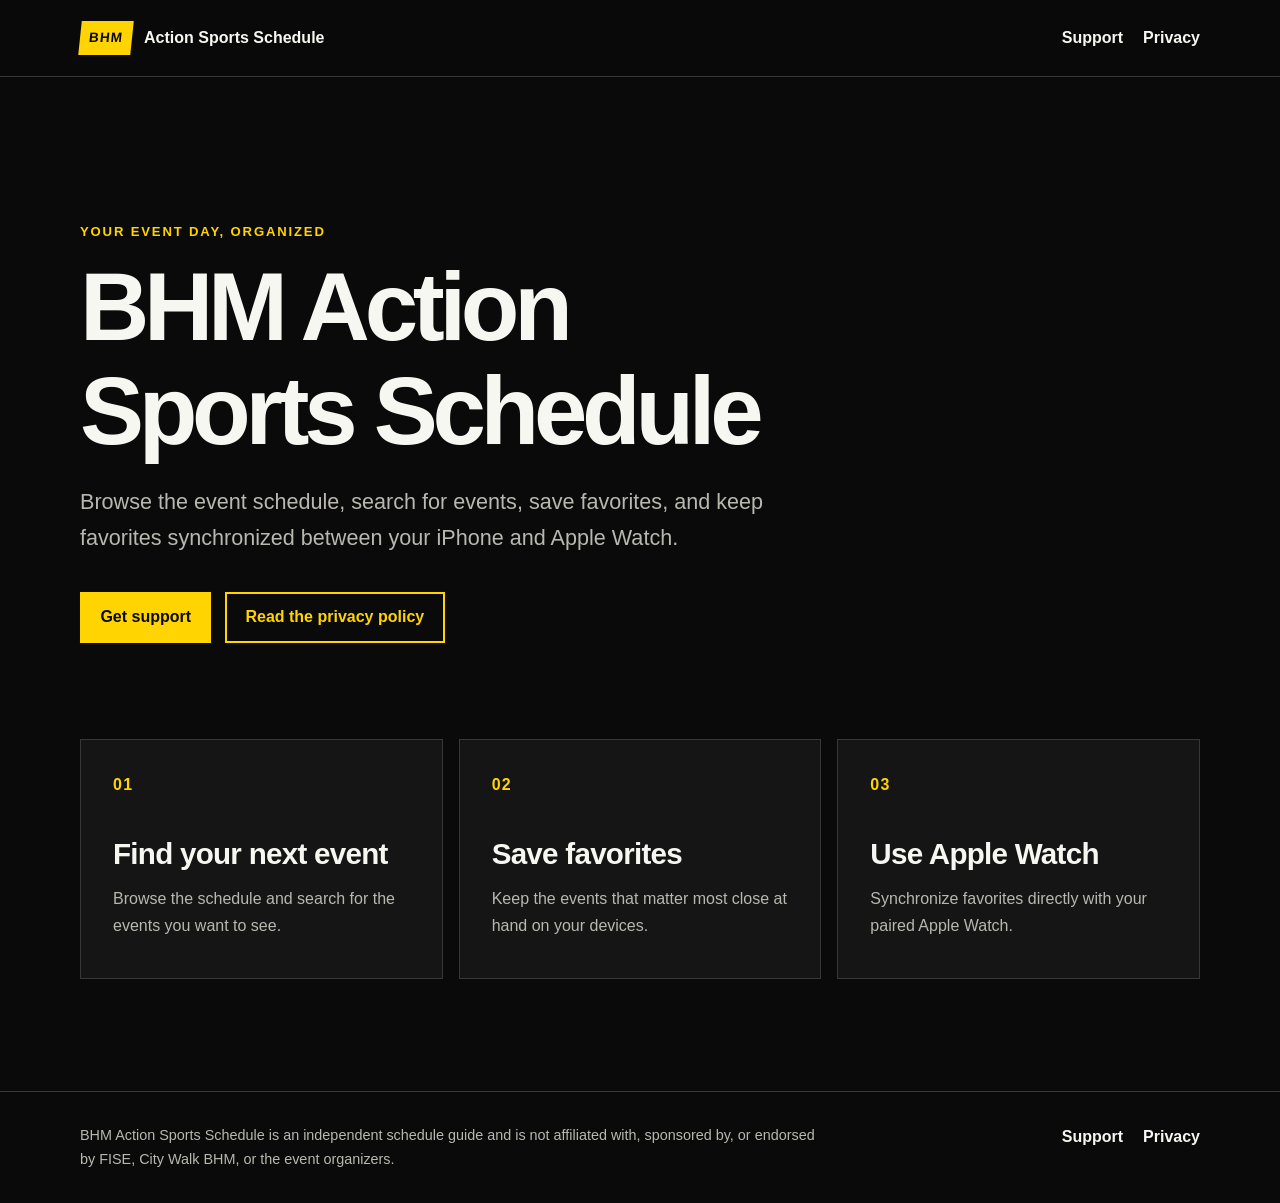
==== index.html @ 21fb8dbb "Publish support and privacy website" ====
<!doctype html>
<html lang="en">
<head>
  <meta charset="utf-8">
  <meta name="viewport" content="width=device-width, initial-scale=1">
  <meta name="description" content="Support and privacy information for the BHM Action Sports Schedule iPhone and Apple Watch app.">
  <meta name="theme-color" content="#0a0a0a">
  <title>BHM Action Sports Schedule</title>
  <link rel="stylesheet" href="./styles.css">
</head>
<body>
  <header class="site-header">
    <div class="shell header-inner">
      <a class="brand" href="./" aria-current="page">
        <span class="brand-mark" aria-hidden="true">BHM</span>
        <span>Action Sports Schedule</span>
      </a>
      <nav aria-label="Primary navigation">
        <a href="./support/">Support</a>
        <a href="./privacy/">Privacy</a>
      </nav>
    </div>
  </header>

  <main>
    <section class="hero shell" aria-labelledby="home-title">
      <p class="eyebrow">Your event day, organized</p>
      <h1 id="home-title">BHM Action Sports Schedule</h1>
      <p class="lede">Browse the event schedule, search for events, save favorites, and keep favorites synchronized between your iPhone and Apple Watch.</p>
      <div class="actions" aria-label="Help and privacy links">
        <a class="button button-primary" href="./support/">Get support</a>
        <a class="button button-secondary" href="./privacy/">Read the privacy policy</a>
      </div>
    </section>

    <section class="shell card-grid" aria-label="App information">
      <article class="card">
        <p class="card-number" aria-hidden="true">01</p>
        <h2>Find your next event</h2>
        <p>Browse the schedule and search for the events you want to see.</p>
      </article>
      <article class="card">
        <p class="card-number" aria-hidden="true">02</p>
        <h2>Save favorites</h2>
        <p>Keep the events that matter most close at hand on your devices.</p>
      </article>
      <article class="card">
        <p class="card-number" aria-hidden="true">03</p>
        <h2>Use Apple Watch</h2>
        <p>Synchronize favorites directly with your paired Apple Watch.</p>
      </article>
    </section>
  </main>

  <footer class="site-footer">
    <div class="shell footer-inner">
      <p>BHM Action Sports Schedule is an independent schedule guide and is not affiliated with, sponsored by, or endorsed by FISE, City Walk BHM, or the event organizers.</p>
      <nav aria-label="Footer navigation">
        <a href="./support/">Support</a>
        <a href="./privacy/">Privacy</a>
      </nav>
    </div>
  </footer>
</body>
</html>
---- styles.css ----
:root {
  color-scheme: dark;
  --black: #0a0a0a;
  --surface: #151515;
  --surface-raised: #1d1d1d;
  --white: #f7f7f2;
  --muted: #b8b8b0;
  --yellow: #ffd400;
  --yellow-soft: #ffe766;
  --border: #373737;
  --max-width: 70rem;
}

* {
  box-sizing: border-box;
}

html {
  font-size: 100%;
  scroll-behavior: smooth;
}

body {
  min-height: 100vh;
  margin: 0;
  background: var(--black);
  color: var(--white);
  font-family: -apple-system, BlinkMacSystemFont, "Segoe UI", Helvetica, Arial, sans-serif;
  font-size: 1rem;
  line-height: 1.65;
}

a {
  color: var(--yellow);
  text-underline-offset: 0.2em;
}

a:hover {
  color: var(--yellow-soft);
}

a:focus-visible {
  outline: 0.2rem solid var(--yellow);
  outline-offset: 0.25rem;
  border-radius: 0.15rem;
}

.shell {
  width: min(calc(100% - 2rem), var(--max-width));
  margin-inline: auto;
}

.site-header {
  border-bottom: 1px solid var(--border);
  background: rgba(10, 10, 10, 0.96);
}

.header-inner,
.footer-inner {
  display: flex;
  align-items: center;
  justify-content: space-between;
  gap: 1.5rem;
}

.header-inner {
  min-height: 4.75rem;
}

.brand {
  display: inline-flex;
  align-items: center;
  gap: 0.75rem;
  color: var(--white);
  font-weight: 750;
  line-height: 1.2;
  text-decoration: none;
}

.brand:hover {
  color: var(--white);
}

.brand-mark {
  display: inline-grid;
  min-width: 3.25rem;
  min-height: 2.15rem;
  place-items: center;
  padding: 0.2rem 0.5rem;
  background: var(--yellow);
  color: var(--black);
  font-size: 0.85rem;
  font-weight: 900;
  letter-spacing: 0.08em;
  transform: skew(-6deg);
}

nav {
  display: flex;
  flex-wrap: wrap;
  gap: 0.35rem 1.25rem;
}

nav a {
  color: var(--white);
  font-weight: 700;
  text-decoration-color: transparent;
}

nav a:hover,
nav a[aria-current="page"] {
  color: var(--yellow);
  text-decoration-color: currentColor;
}

.hero {
  padding-block: clamp(4.5rem, 12vw, 9rem) clamp(3.5rem, 8vw, 6rem);
}

.eyebrow {
  margin: 0 0 0.8rem;
  color: var(--yellow);
  font-size: 0.82rem;
  font-weight: 850;
  letter-spacing: 0.14em;
  text-transform: uppercase;
}

h1,
h2,
p {
  overflow-wrap: break-word;
}

h1,
h2 {
  margin-top: 0;
  line-height: 1.08;
}

h1 {
  max-width: 13ch;
  margin-bottom: 1.35rem;
  font-size: clamp(2.7rem, 9vw, 6rem);
  letter-spacing: -0.055em;
}

h2 {
  margin-bottom: 0.8rem;
  font-size: clamp(1.35rem, 3vw, 1.85rem);
  letter-spacing: -0.025em;
}

.lede {
  max-width: 47rem;
  margin: 0;
  color: var(--muted);
  font-size: clamp(1.1rem, 2.4vw, 1.35rem);
}

.actions {
  display: flex;
  flex-wrap: wrap;
  gap: 0.85rem;
  margin-top: 2.25rem;
}

.button {
  display: inline-flex;
  min-height: 3rem;
  align-items: center;
  justify-content: center;
  padding: 0.65rem 1.15rem;
  border: 2px solid var(--yellow);
  font-weight: 800;
  text-decoration: none;
}

.button-primary {
  background: var(--yellow);
  color: var(--black);
}

.button-primary:hover {
  background: var(--yellow-soft);
  color: var(--black);
}

.button-secondary {
  color: var(--yellow);
}

.button-secondary:hover {
  border-color: var(--yellow-soft);
  color: var(--yellow-soft);
}

.card-grid {
  display: grid;
  grid-template-columns: repeat(3, 1fr);
  gap: 1rem;
  padding-bottom: clamp(4rem, 9vw, 7rem);
}

.card,
.content-card {
  border: 1px solid var(--border);
  background: var(--surface);
}

.card {
  min-height: 15rem;
  padding: clamp(1.25rem, 3vw, 2rem);
}

.card p:last-child,
.content-card p:last-child {
  margin-bottom: 0;
  color: var(--muted);
}

.card-number {
  margin: 0 0 2.5rem;
  color: var(--yellow);
  font-weight: 900;
  letter-spacing: 0.08em;
}

.page-content {
  padding-block: clamp(3.5rem, 8vw, 6rem);
}

.page-heading {
  margin-bottom: clamp(2.5rem, 6vw, 4.5rem);
}

.page-heading h1 {
  font-size: clamp(2.4rem, 7vw, 4.8rem);
}

.effective-date {
  margin: 0;
  color: var(--muted);
}

.content-card {
  margin-bottom: 1rem;
  padding: clamp(1.3rem, 4vw, 2.25rem);
}

.content-card > p:first-of-type {
  margin-top: 0;
}

.accent-card {
  border-left: 0.35rem solid var(--yellow);
  background: var(--surface-raised);
}

.checklist {
  margin: 1.25rem 0 0;
  padding: 0;
  list-style: none;
}

.checklist li {
  position: relative;
  padding: 0.7rem 0 0.7rem 2rem;
  border-top: 1px solid var(--border);
}

.checklist li::before {
  position: absolute;
  left: 0.25rem;
  color: var(--yellow);
  content: "✓";
  font-weight: 900;
}

.policy-layout {
  display: grid;
  grid-template-columns: repeat(2, minmax(0, 1fr));
  gap: 1rem;
}

.policy-layout .content-card {
  margin: 0;
}

.policy-layout .accent-card {
  grid-column: 1 / -1;
}

.disclaimer {
  margin-top: 2rem;
  padding: 1.25rem 0;
  border-top: 1px solid var(--border);
  color: var(--muted);
  font-size: 0.92rem;
}

.site-footer {
  padding-block: 2rem;
  border-top: 1px solid var(--border);
}

.footer-inner {
  align-items: flex-start;
}

.footer-inner > p {
  max-width: 47rem;
  margin: 0;
  color: var(--muted);
  font-size: 0.9rem;
}

@media (max-width: 48rem) {
  .header-inner,
  .footer-inner {
    align-items: flex-start;
    flex-direction: column;
  }

  .header-inner {
    padding-block: 1rem;
  }

  .card-grid,
  .policy-layout {
    grid-template-columns: 1fr;
  }

  .policy-layout .accent-card {
    grid-column: auto;
  }
}

@media (prefers-reduced-motion: reduce) {
  html {
    scroll-behavior: auto;
  }
}
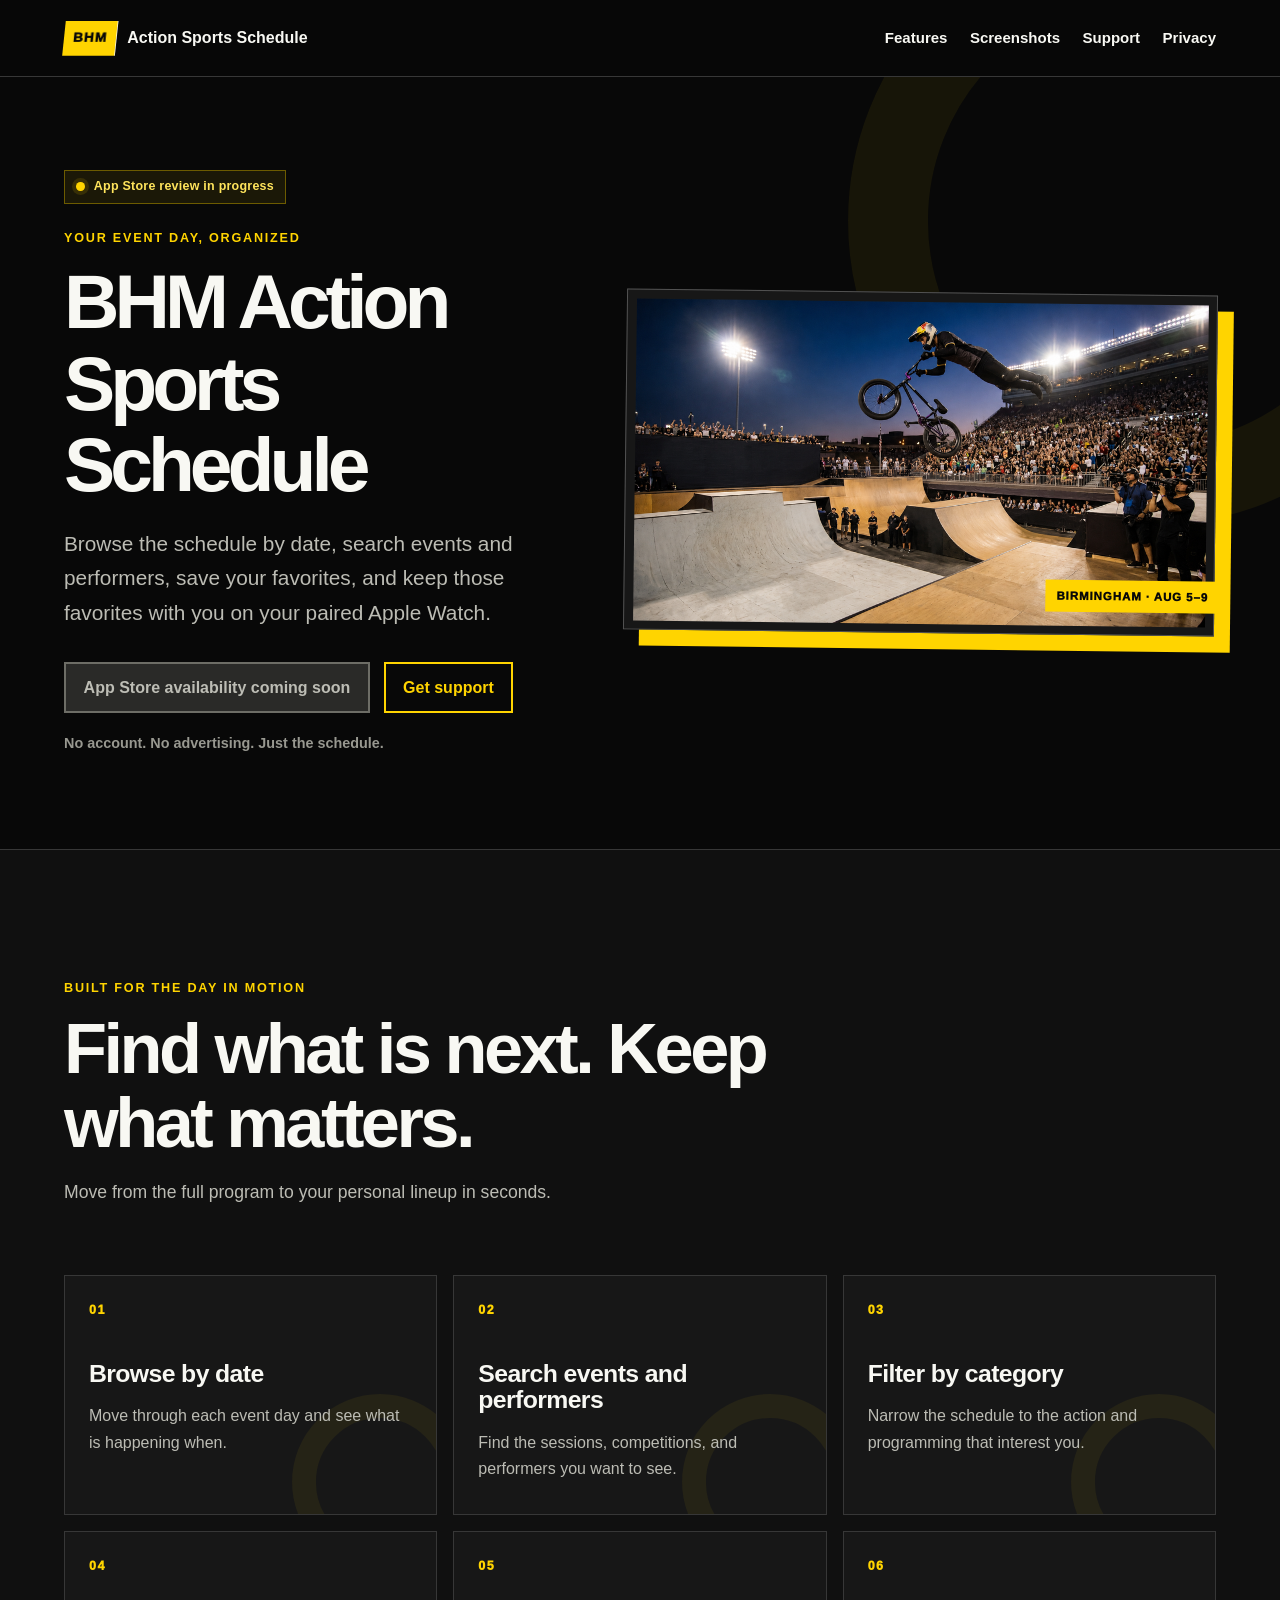
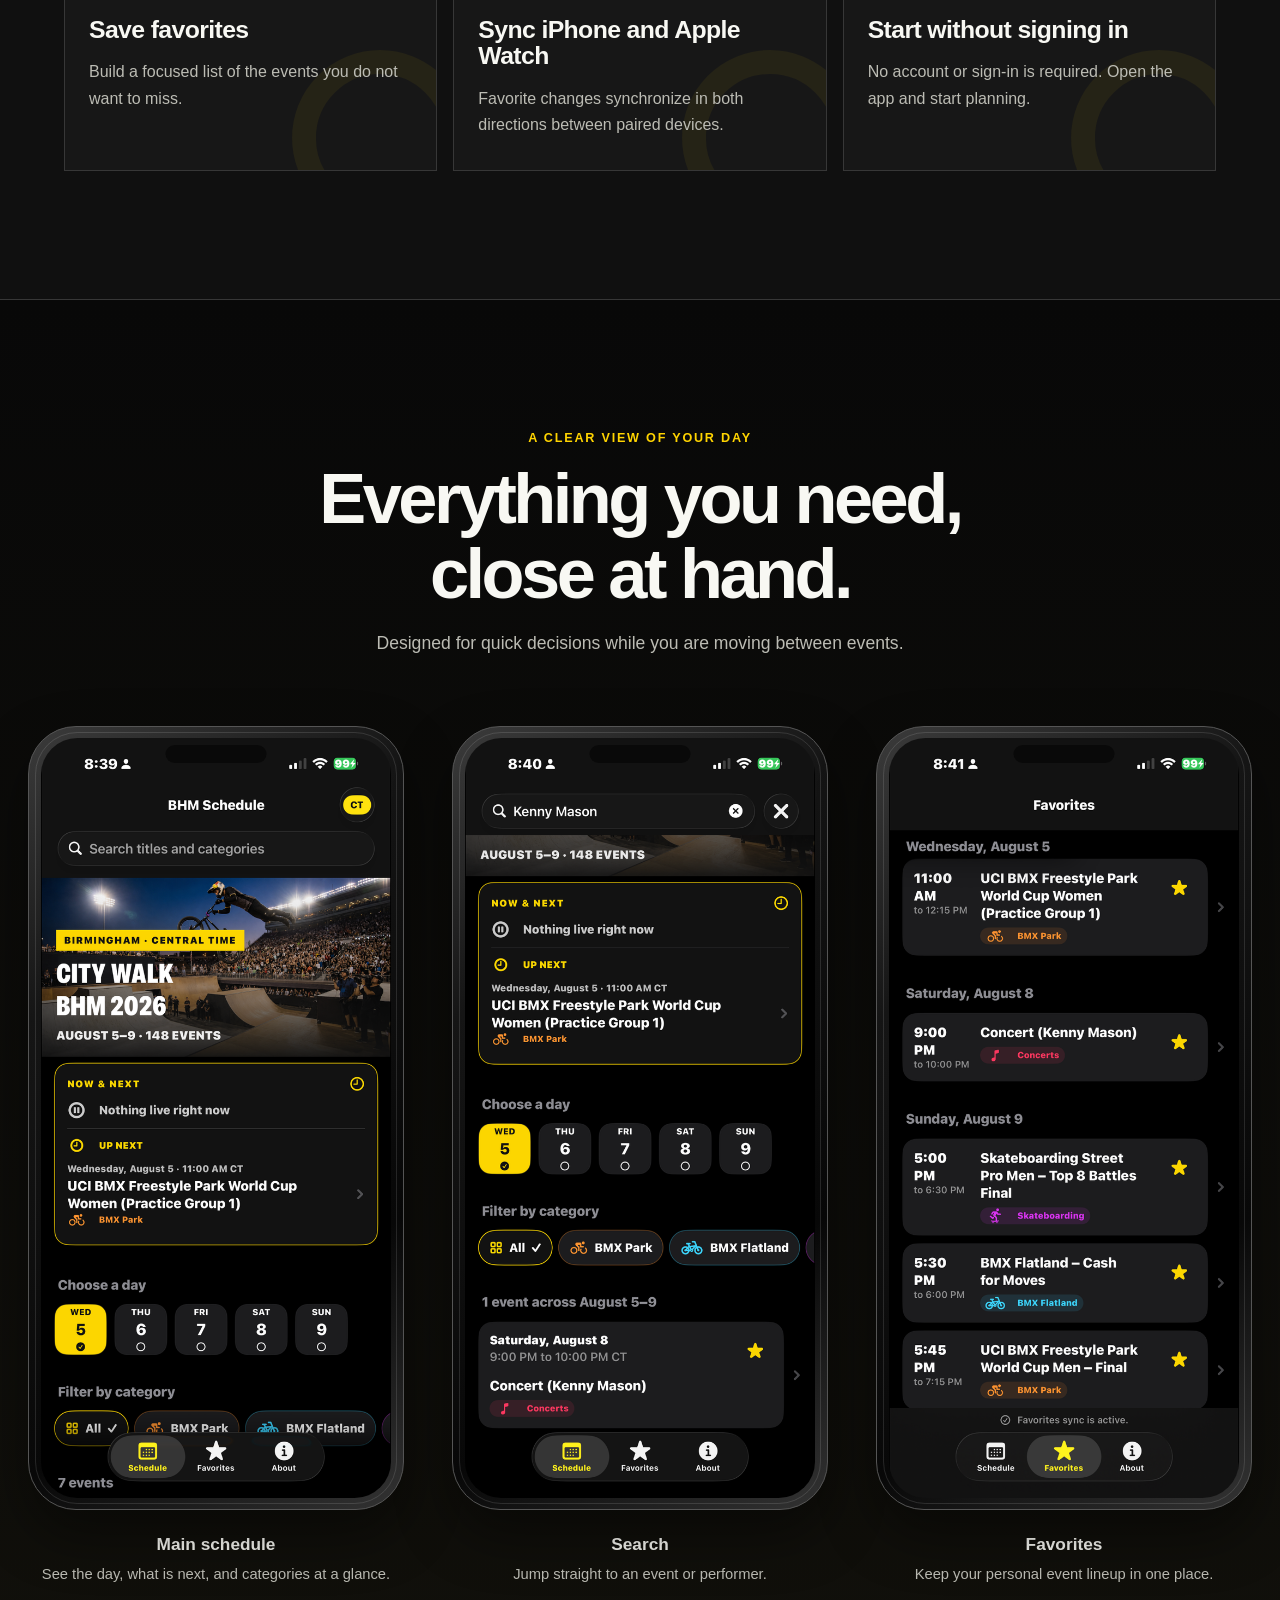
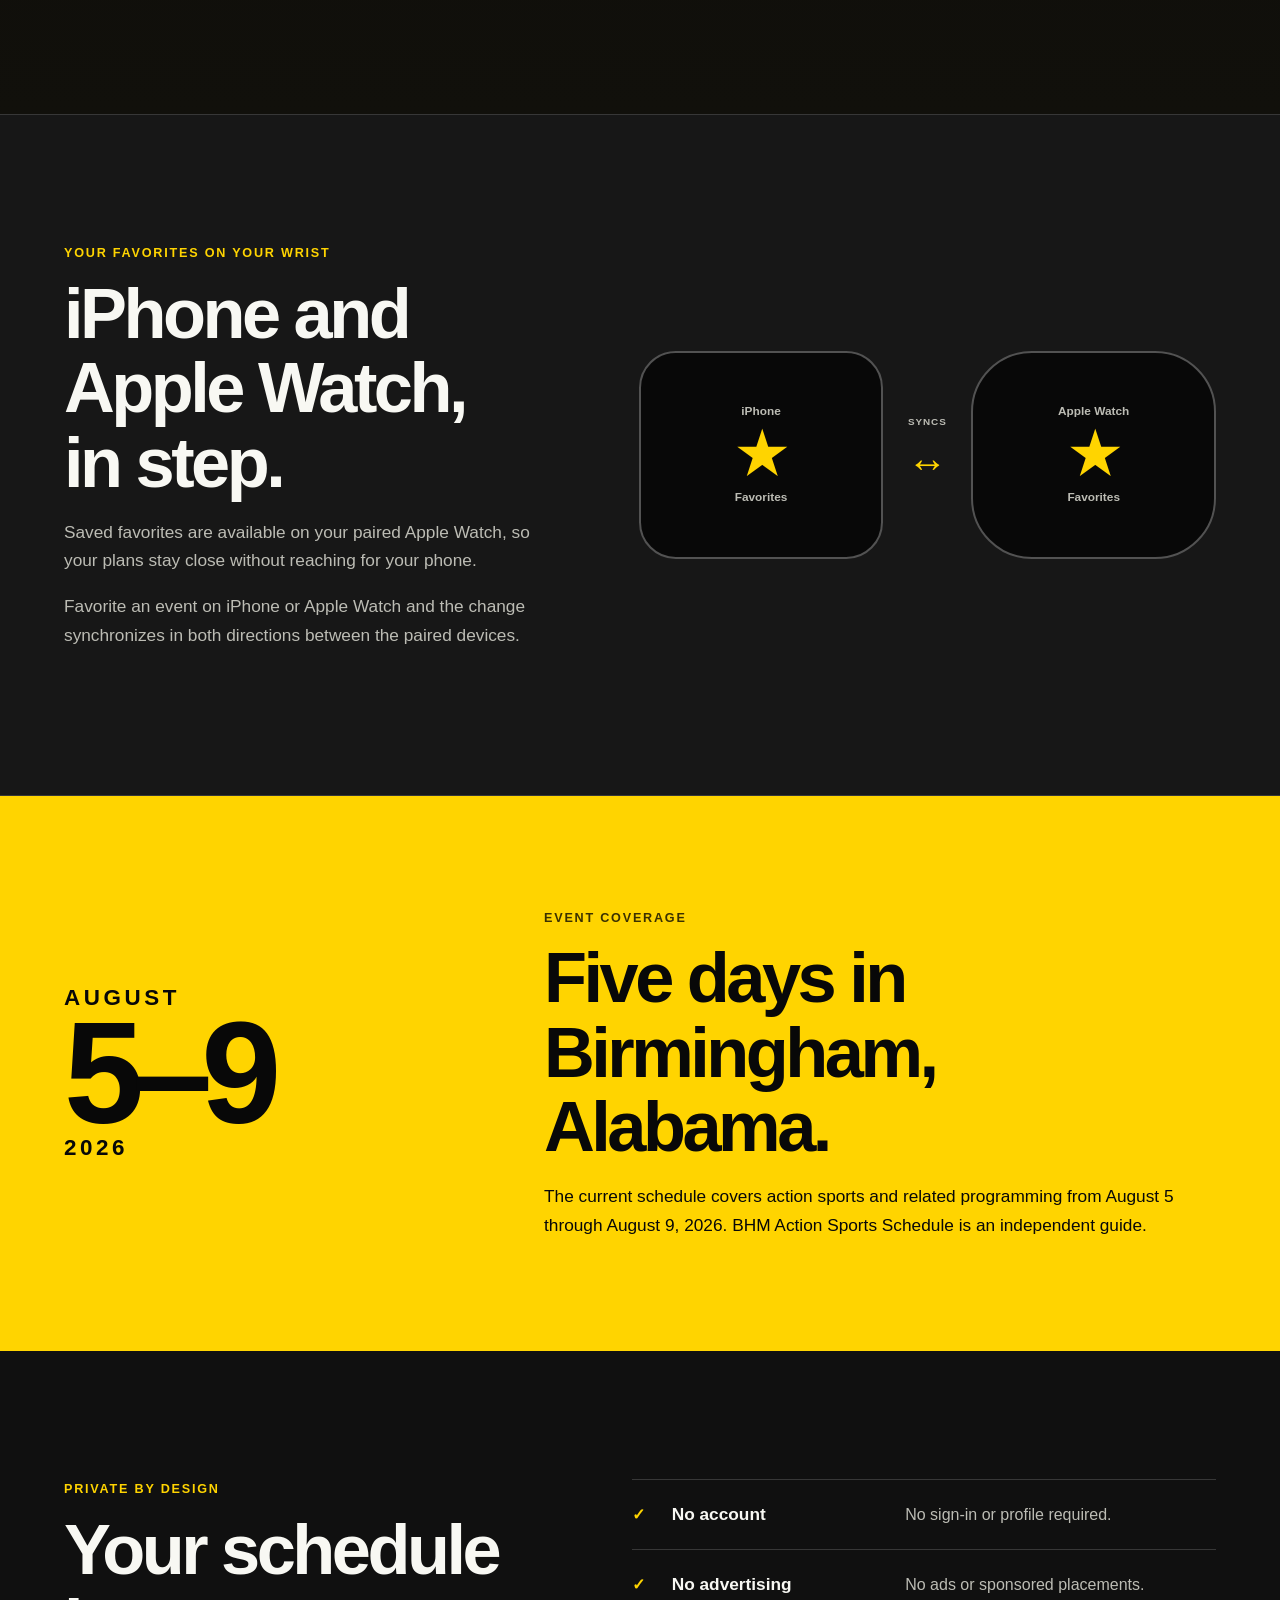
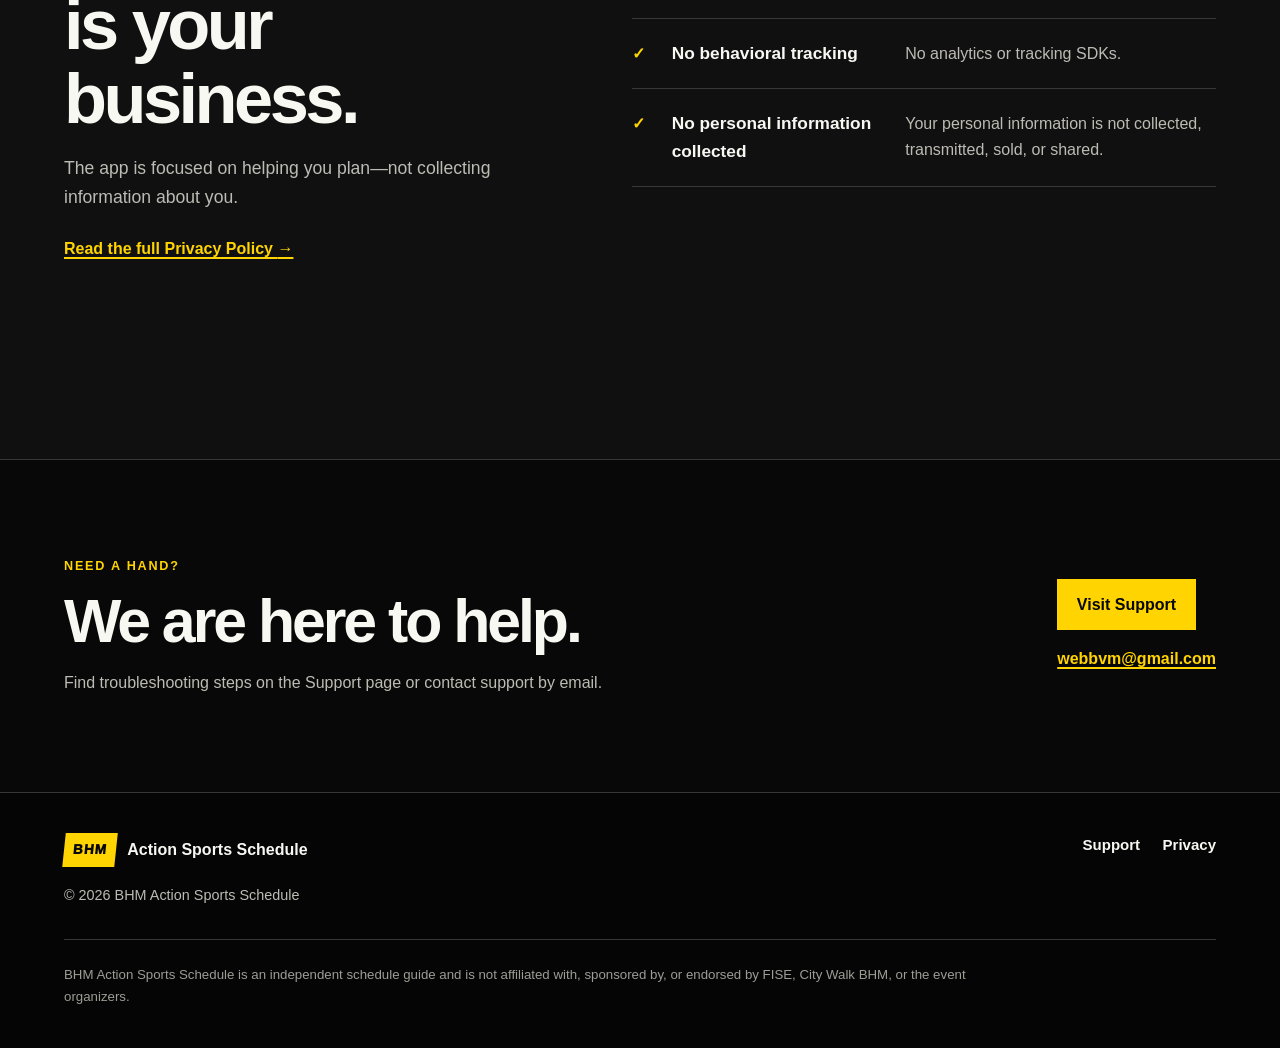
==== commit 2b218f08: "Build BHM app launch landing page" ====
--- a/index.html
+++ b/index.html
@@ -3,63 +3,261 @@
 <head>
   <meta charset="utf-8">
   <meta name="viewport" content="width=device-width, initial-scale=1">
-  <meta name="description" content="Support and privacy information for the BHM Action Sports Schedule iPhone and Apple Watch app.">
-  <meta name="theme-color" content="#0a0a0a">
-  <title>BHM Action Sports Schedule</title>
+  <meta name="description" content="Plan your August 5–9, 2026 action sports experience in Birmingham, Alabama. Browse the schedule, search events, and keep favorites in sync with Apple Watch.">
+  <meta name="robots" content="index, follow">
+  <meta name="theme-color" content="#ffd400">
+  <link rel="canonical" href="https://212hog.github.io/bhm-action-sports-schedule-pages/">
+
+  <meta property="og:type" content="website">
+  <meta property="og:site_name" content="BHM Action Sports Schedule">
+  <meta property="og:title" content="BHM Action Sports Schedule">
+  <meta property="og:description" content="A fast, private schedule guide for action sports in Birmingham—on iPhone and Apple Watch.">
+  <meta property="og:url" content="https://212hog.github.io/bhm-action-sports-schedule-pages/">
+  <meta property="og:image" content="https://212hog.github.io/bhm-action-sports-schedule-pages/assets/images/bhm-action-sports-hero.png">
+  <meta property="og:image:width" content="1672">
+  <meta property="og:image:height" content="941">
+  <meta property="og:image:alt" content="A BMX rider performing above a ramp in front of a crowd">
+
+  <meta name="twitter:card" content="summary_large_image">
+  <meta name="twitter:title" content="BHM Action Sports Schedule">
+  <meta name="twitter:description" content="Browse, search, and save the August 5–9 action sports schedule in Birmingham, Alabama.">
+  <meta name="twitter:image" content="https://212hog.github.io/bhm-action-sports-schedule-pages/assets/images/bhm-action-sports-hero.png">
+  <meta name="twitter:image:alt" content="A BMX rider performing above a ramp in front of a crowd">
+
+  <title>BHM Action Sports Schedule | Birmingham Event Guide</title>
+  <link rel="icon" href="./assets/site-icon.svg" type="image/svg+xml">
   <link rel="stylesheet" href="./styles.css">
 </head>
 <body>
+  <a class="skip-link" href="#main-content">Skip to main content</a>
+
   <header class="site-header">
     <div class="shell header-inner">
-      <a class="brand" href="./" aria-current="page">
+      <a class="brand" href="./" aria-label="BHM Action Sports Schedule home" aria-current="page">
         <span class="brand-mark" aria-hidden="true">BHM</span>
-        <span>Action Sports Schedule</span>
+        <span class="brand-name">Action Sports Schedule</span>
       </a>
-      <nav aria-label="Primary navigation">
+
+      <nav class="desktop-nav" aria-label="Primary navigation">
+        <a href="#features">Features</a>
+        <a href="#screenshots">Screenshots</a>
         <a href="./support/">Support</a>
         <a href="./privacy/">Privacy</a>
       </nav>
+
+      <details class="mobile-nav">
+        <summary>Menu</summary>
+        <nav aria-label="Mobile navigation">
+          <a href="#features">Features</a>
+          <a href="#screenshots">Screenshots</a>
+          <a href="./support/">Support</a>
+          <a href="./privacy/">Privacy</a>
+        </nav>
+      </details>
     </div>
   </header>
 
-  <main>
-    <section class="hero shell" aria-labelledby="home-title">
-      <p class="eyebrow">Your event day, organized</p>
-      <h1 id="home-title">BHM Action Sports Schedule</h1>
-      <p class="lede">Browse the event schedule, search for events, save favorites, and keep favorites synchronized between your iPhone and Apple Watch.</p>
-      <div class="actions" aria-label="Help and privacy links">
-        <a class="button button-primary" href="./support/">Get support</a>
-        <a class="button button-secondary" href="./privacy/">Read the privacy policy</a>
-      </div>
-    </section>
-
-    <section class="shell card-grid" aria-label="App information">
-      <article class="card">
-        <p class="card-number" aria-hidden="true">01</p>
-        <h2>Find your next event</h2>
-        <p>Browse the schedule and search for the events you want to see.</p>
-      </article>
-      <article class="card">
-        <p class="card-number" aria-hidden="true">02</p>
-        <h2>Save favorites</h2>
-        <p>Keep the events that matter most close at hand on your devices.</p>
-      </article>
-      <article class="card">
-        <p class="card-number" aria-hidden="true">03</p>
-        <h2>Use Apple Watch</h2>
-        <p>Synchronize favorites directly with your paired Apple Watch.</p>
-      </article>
+  <main id="main-content">
+    <section class="hero-section" aria-labelledby="home-title">
+      <div class="shell hero-layout">
+        <div class="hero-copy">
+          <!-- APP_STORE_LAUNCH: Change this status text to "Available now." after approval. -->
+          <p class="status-pill"><span aria-hidden="true"></span>App Store review in progress</p>
+          <p class="eyebrow">Your event day, organized</p>
+          <h1 id="home-title">BHM Action Sports Schedule</h1>
+          <p class="lede">Browse the schedule by date, search events and performers, save your favorites, and keep those favorites with you on your paired Apple Watch.</p>
+          <div class="actions" aria-label="App availability and support">
+            <!-- APP_STORE_LAUNCH: Replace this span with an anchor using the final App Store URL after approval. -->
+            <span class="button button-disabled" aria-disabled="true">App Store availability coming soon</span>
+            <a class="button button-secondary" href="./support/">Get support</a>
+          </div>
+          <p class="hero-note">No account. No advertising. Just the schedule.</p>
+        </div>
+
+        <div class="hero-visual">
+          <span class="image-tag" aria-hidden="true">Birmingham · Aug 5–9</span>
+          <picture>
+            <source type="image/webp" srcset="./assets/images/bhm-action-sports-hero-960.webp 960w, ./assets/images/bhm-action-sports-hero-1672.webp 1672w" sizes="(min-width: 62rem) 48vw, calc(100vw - 2rem)">
+            <img src="./assets/images/bhm-action-sports-hero.png" width="1672" height="941" alt="A BMX rider performing above a ramp in front of an energetic crowd" fetchpriority="high" decoding="async">
+          </picture>
+        </div>
+      </div>
+    </section>
+
+    <section class="section section-dark" id="features" aria-labelledby="features-title">
+      <div class="shell">
+        <div class="section-heading">
+          <p class="eyebrow">Built for the day in motion</p>
+          <h2 id="features-title">Find what is next. Keep what matters.</h2>
+          <p>Move from the full program to your personal lineup in seconds.</p>
+        </div>
+
+        <div class="feature-grid">
+          <article class="feature-card">
+            <span class="feature-number" aria-hidden="true">01</span>
+            <h3>Browse by date</h3>
+            <p>Move through each event day and see what is happening when.</p>
+          </article>
+          <article class="feature-card">
+            <span class="feature-number" aria-hidden="true">02</span>
+            <h3>Search events and performers</h3>
+            <p>Find the sessions, competitions, and performers you want to see.</p>
+          </article>
+          <article class="feature-card">
+            <span class="feature-number" aria-hidden="true">03</span>
+            <h3>Filter by category</h3>
+            <p>Narrow the schedule to the action and programming that interest you.</p>
+          </article>
+          <article class="feature-card">
+            <span class="feature-number" aria-hidden="true">04</span>
+            <h3>Save favorites</h3>
+            <p>Build a focused list of the events you do not want to miss.</p>
+          </article>
+          <article class="feature-card">
+            <span class="feature-number" aria-hidden="true">05</span>
+            <h3>Sync iPhone and Apple Watch</h3>
+            <p>Favorite changes synchronize in both directions between paired devices.</p>
+          </article>
+          <article class="feature-card">
+            <span class="feature-number" aria-hidden="true">06</span>
+            <h3>Start without signing in</h3>
+            <p>No account or sign-in is required. Open the app and start planning.</p>
+          </article>
+        </div>
+      </div>
+    </section>
+
+    <section class="section screenshots-section" id="screenshots" aria-labelledby="screenshots-title">
+      <div class="shell shell-wide">
+        <div class="section-heading section-heading-centered">
+          <p class="eyebrow">A clear view of your day</p>
+          <h2 id="screenshots-title">Everything you need, close at hand.</h2>
+          <p>Designed for quick decisions while you are moving between events.</p>
+        </div>
+
+        <div class="screenshot-grid">
+          <figure class="screenshot-card">
+            <div class="device-frame">
+              <span class="device-speaker" aria-hidden="true"></span>
+              <picture>
+                <source type="image/webp" srcset="./assets/images/app-schedule-642.webp 642w, ./assets/images/app-schedule-1284.webp 1284w" sizes="(min-width: 72rem) 22rem, (min-width: 46rem) 42vw, calc(100vw - 4rem)">
+                <img src="./assets/images/app-schedule.png" width="1284" height="2778" alt="Main schedule screen showing event dates, category filters, and the next event" loading="lazy" decoding="async">
+              </picture>
+            </div>
+            <figcaption><strong>Main schedule</strong><span>See the day, what is next, and categories at a glance.</span></figcaption>
+          </figure>
+
+          <figure class="screenshot-card">
+            <div class="device-frame">
+              <span class="device-speaker" aria-hidden="true"></span>
+              <picture>
+                <source type="image/webp" srcset="./assets/images/app-search-642.webp 642w, ./assets/images/app-search-1284.webp 1284w" sizes="(min-width: 72rem) 22rem, (min-width: 46rem) 42vw, calc(100vw - 4rem)">
+                <img src="./assets/images/app-search.png" width="1284" height="2778" alt="Search screen showing a performer result with date, time, and category" loading="lazy" decoding="async">
+              </picture>
+            </div>
+            <figcaption><strong>Search</strong><span>Jump straight to an event or performer.</span></figcaption>
+          </figure>
+
+          <figure class="screenshot-card">
+            <div class="device-frame">
+              <span class="device-speaker" aria-hidden="true"></span>
+              <picture>
+                <source type="image/webp" srcset="./assets/images/app-favorites-642.webp 642w, ./assets/images/app-favorites-1284.webp 1284w" sizes="(min-width: 72rem) 22rem, (min-width: 46rem) 42vw, calc(100vw - 4rem)">
+                <img src="./assets/images/app-favorites.png" width="1284" height="2778" alt="Favorites screen listing saved action sports and concert events by day" loading="lazy" decoding="async">
+              </picture>
+            </div>
+            <figcaption><strong>Favorites</strong><span>Keep your personal event lineup in one place.</span></figcaption>
+          </figure>
+        </div>
+      </div>
+    </section>
+
+    <section class="section watch-section" aria-labelledby="watch-title">
+      <div class="shell watch-layout">
+        <div class="watch-copy">
+          <p class="eyebrow">Your favorites on your wrist</p>
+          <h2 id="watch-title">iPhone and Apple Watch, in step.</h2>
+          <p>Saved favorites are available on your paired Apple Watch, so your plans stay close without reaching for your phone.</p>
+          <p>Favorite an event on iPhone or Apple Watch and the change synchronizes in both directions between the paired devices.</p>
+        </div>
+
+        <div class="sync-visual" aria-label="Favorites synchronize both ways between iPhone and Apple Watch">
+          <div class="sync-device sync-phone">
+            <span>iPhone</span>
+            <strong aria-hidden="true">★</strong>
+            <small>Favorites</small>
+          </div>
+          <div class="sync-arrow" aria-hidden="true"><span>syncs</span>↔</div>
+          <div class="sync-device sync-watch">
+            <span>Apple Watch</span>
+            <strong aria-hidden="true">★</strong>
+            <small>Favorites</small>
+          </div>
+        </div>
+      </div>
+    </section>
+
+    <section class="coverage-section" aria-labelledby="coverage-title">
+      <div class="shell coverage-layout">
+        <p class="coverage-date"><span>August</span><strong>5–9</strong><span>2026</span></p>
+        <div>
+          <p class="eyebrow eyebrow-dark">Event coverage</p>
+          <h2 id="coverage-title">Five days in Birmingham, Alabama.</h2>
+          <p>The current schedule covers action sports and related programming from August 5 through August 9, 2026. BHM Action Sports Schedule is an independent guide.</p>
+        </div>
+      </div>
+    </section>
+
+    <section class="section privacy-section" aria-labelledby="privacy-title">
+      <div class="shell privacy-layout">
+        <div class="section-heading">
+          <p class="eyebrow">Private by design</p>
+          <h2 id="privacy-title">Your schedule is your business.</h2>
+          <p>The app is focused on helping you plan—not collecting information about you.</p>
+          <a class="text-link" href="./privacy/">Read the full Privacy Policy <span aria-hidden="true">→</span></a>
+        </div>
+
+        <ul class="privacy-list" aria-label="Privacy highlights">
+          <li><strong>No account</strong><span>No sign-in or profile required.</span></li>
+          <li><strong>No advertising</strong><span>No ads or sponsored placements.</span></li>
+          <li><strong>No behavioral tracking</strong><span>No analytics or tracking SDKs.</span></li>
+          <li><strong>No personal information collected</strong><span>Your personal information is not collected, transmitted, sold, or shared.</span></li>
+        </ul>
+      </div>
+    </section>
+
+    <section class="support-callout" aria-labelledby="support-title">
+      <div class="shell support-callout-inner">
+        <div>
+          <p class="eyebrow">Need a hand?</p>
+          <h2 id="support-title">We are here to help.</h2>
+          <p>Find troubleshooting steps on the Support page or contact support by email.</p>
+        </div>
+        <div class="support-actions">
+          <a class="button button-primary" href="./support/">Visit Support</a>
+          <a class="email-link" href="mailto:webbvm@gmail.com">webbvm@gmail.com</a>
+        </div>
+      </div>
     </section>
   </main>
 
   <footer class="site-footer">
     <div class="shell footer-inner">
-      <p>BHM Action Sports Schedule is an independent schedule guide and is not affiliated with, sponsored by, or endorsed by FISE, City Walk BHM, or the event organizers.</p>
+      <div>
+        <a class="brand footer-brand" href="./" aria-label="BHM Action Sports Schedule home">
+          <span class="brand-mark" aria-hidden="true">BHM</span>
+          <span class="brand-name">Action Sports Schedule</span>
+        </a>
+        <p class="copyright">&copy; 2026 BHM Action Sports Schedule</p>
+      </div>
       <nav aria-label="Footer navigation">
         <a href="./support/">Support</a>
         <a href="./privacy/">Privacy</a>
       </nav>
     </div>
+    <div class="shell footer-legal">
+      <p>BHM Action Sports Schedule is an independent schedule guide and is not affiliated with, sponsored by, or endorsed by FISE, City Walk BHM, or the event organizers.</p>
+    </div>
   </footer>
 </body>
 </html>
--- a/styles.css
+++ b/styles.css
@@ -1,14 +1,18 @@
 :root {
   color-scheme: dark;
-  --black: #0a0a0a;
-  --surface: #151515;
-  --surface-raised: #1d1d1d;
-  --white: #f7f7f2;
-  --muted: #b8b8b0;
+  --black: #080808;
+  --black-soft: #101010;
+  --surface: #171717;
+  --surface-raised: #202020;
+  --white: #f8f8f3;
+  --muted: #bcbcb4;
   --yellow: #ffd400;
-  --yellow-soft: #ffe766;
+  --yellow-soft: #ffe45c;
+  --yellow-deep: #e6bd00;
   --border: #373737;
-  --max-width: 70rem;
+  --border-strong: #525252;
+  --max-width: 72rem;
+  --wide-width: 80rem;
 }
 
 * {
@@ -18,41 +22,77 @@
 html {
   font-size: 100%;
   scroll-behavior: smooth;
+  scroll-padding-top: 6rem;
 }
 
 body {
+  min-width: 20rem;
   min-height: 100vh;
   margin: 0;
+  overflow-x: hidden;
   background: var(--black);
   color: var(--white);
   font-family: -apple-system, BlinkMacSystemFont, "Segoe UI", Helvetica, Arial, sans-serif;
   font-size: 1rem;
   line-height: 1.65;
+  text-rendering: optimizeLegibility;
+}
+
+img {
+  display: block;
+  max-width: 100%;
+  height: auto;
 }
 
 a {
   color: var(--yellow);
   text-underline-offset: 0.2em;
+  text-decoration-thickness: 0.1em;
 }
 
 a:hover {
   color: var(--yellow-soft);
 }
 
-a:focus-visible {
+a:focus-visible,
+summary:focus-visible {
   outline: 0.2rem solid var(--yellow);
   outline-offset: 0.25rem;
   border-radius: 0.15rem;
 }
 
+.skip-link {
+  position: fixed;
+  z-index: 1000;
+  top: 0.75rem;
+  left: 0.75rem;
+  padding: 0.65rem 1rem;
+  background: var(--yellow);
+  color: var(--black);
+  font-weight: 850;
+  transform: translateY(-200%);
+}
+
+.skip-link:focus {
+  color: var(--black);
+  transform: translateY(0);
+}
+
 .shell {
   width: min(calc(100% - 2rem), var(--max-width));
   margin-inline: auto;
 }
 
+.shell-wide {
+  width: min(calc(100% - 2rem), var(--wide-width));
+}
+
 .site-header {
+  position: sticky;
+  z-index: 100;
+  top: 0;
   border-bottom: 1px solid var(--border);
-  background: rgba(10, 10, 10, 0.96);
+  background: rgba(8, 8, 8, 0.96);
 }
 
 .header-inner,
@@ -64,16 +104,18 @@
 }
 
 .header-inner {
+  position: relative;
   min-height: 4.75rem;
 }
 
 .brand {
   display: inline-flex;
+  min-width: 0;
   align-items: center;
-  gap: 0.75rem;
+  gap: 0.7rem;
   color: var(--white);
-  font-weight: 750;
-  line-height: 1.2;
+  font-weight: 800;
+  line-height: 1.15;
   text-decoration: none;
 }
 
@@ -85,25 +127,33 @@
   display: inline-grid;
   min-width: 3.25rem;
   min-height: 2.15rem;
+  flex: 0 0 auto;
   place-items: center;
   padding: 0.2rem 0.5rem;
   background: var(--yellow);
   color: var(--black);
   font-size: 0.85rem;
-  font-weight: 900;
+  font-weight: 950;
   letter-spacing: 0.08em;
   transform: skew(-6deg);
 }
 
-nav {
+.brand-name {
+  max-width: 12rem;
+}
+
+.desktop-nav,
+.footer-inner nav {
   display: flex;
   flex-wrap: wrap;
-  gap: 0.35rem 1.25rem;
+  align-items: center;
+  gap: 0.35rem 1.4rem;
 }
 
 nav a {
   color: var(--white);
-  font-weight: 700;
+  font-size: 0.94rem;
+  font-weight: 750;
   text-decoration-color: transparent;
 }
 
@@ -113,66 +163,163 @@
   text-decoration-color: currentColor;
 }
 
-.hero {
-  padding-block: clamp(4.5rem, 12vw, 9rem) clamp(3.5rem, 8vw, 6rem);
+.desktop-nav {
+  display: none;
+}
+
+.mobile-nav summary {
+  min-width: 4.25rem;
+  padding: 0.45rem 0.7rem;
+  border: 1px solid var(--border-strong);
+  color: var(--white);
+  cursor: pointer;
+  font-size: 0.88rem;
+  font-weight: 800;
+  list-style: none;
+  text-align: center;
+}
+
+.mobile-nav summary::-webkit-details-marker {
+  display: none;
+}
+
+.mobile-nav[open] summary {
+  border-color: var(--yellow);
+  color: var(--yellow);
+}
+
+.mobile-nav nav {
+  position: absolute;
+  top: calc(100% - 0.35rem);
+  right: 0;
+  display: grid;
+  width: min(18rem, calc(100vw - 2rem));
+  padding: 0.55rem;
+  border: 1px solid var(--border-strong);
+  background: var(--surface-raised);
+  box-shadow: 0 1.2rem 2.5rem rgba(0, 0, 0, 0.5);
+}
+
+.mobile-nav nav a {
+  padding: 0.7rem 0.75rem;
+}
+
+.hero-section {
+  position: relative;
+  overflow: hidden;
+  padding-block: clamp(3.2rem, 8vw, 7rem);
+}
+
+.hero-section::before {
+  position: absolute;
+  z-index: -1;
+  top: -10rem;
+  right: -11rem;
+  width: 28rem;
+  height: 28rem;
+  border: 5rem solid rgba(255, 212, 0, 0.06);
+  border-radius: 50%;
+  content: "";
+}
+
+.hero-layout {
+  display: grid;
+  gap: clamp(2.5rem, 6vw, 5rem);
+  align-items: center;
+}
+
+.status-pill {
+  display: inline-flex;
+  align-items: center;
+  gap: 0.55rem;
+  margin: 0 0 1.5rem;
+  padding: 0.35rem 0.7rem;
+  border: 1px solid #6c5b00;
+  background: rgba(255, 212, 0, 0.08);
+  color: var(--yellow-soft);
+  font-size: 0.78rem;
+  font-weight: 800;
+  letter-spacing: 0.02em;
+}
+
+.status-pill span {
+  width: 0.55rem;
+  height: 0.55rem;
+  border-radius: 50%;
+  background: var(--yellow);
+  box-shadow: 0 0 0 0.25rem rgba(255, 212, 0, 0.12);
 }
 
 .eyebrow {
   margin: 0 0 0.8rem;
   color: var(--yellow);
-  font-size: 0.82rem;
-  font-weight: 850;
+  font-size: 0.79rem;
+  font-weight: 900;
   letter-spacing: 0.14em;
   text-transform: uppercase;
 }
 
+.eyebrow-dark {
+  color: #3b3100;
+}
+
 h1,
 h2,
+h3,
 p {
   overflow-wrap: break-word;
 }
 
 h1,
+h2,
+h3 {
+  margin-top: 0;
+  line-height: 1.06;
+}
+
+h1 {
+  max-width: 11ch;
+  margin-bottom: 1.35rem;
+  font-size: clamp(3rem, 13vw, 6.6rem);
+  letter-spacing: -0.065em;
+}
+
 h2 {
-  margin-top: 0;
-  line-height: 1.08;
-}
-
-h1 {
-  max-width: 13ch;
-  margin-bottom: 1.35rem;
-  font-size: clamp(2.7rem, 9vw, 6rem);
-  letter-spacing: -0.055em;
-}
-
-h2 {
-  margin-bottom: 0.8rem;
-  font-size: clamp(1.35rem, 3vw, 1.85rem);
+  margin-bottom: 1rem;
+  font-size: clamp(2.2rem, 7vw, 4.4rem);
+  letter-spacing: -0.05em;
+}
+
+h3 {
+  margin-bottom: 0.65rem;
+  font-size: clamp(1.25rem, 3vw, 1.55rem);
   letter-spacing: -0.025em;
 }
 
 .lede {
-  max-width: 47rem;
+  max-width: 42rem;
   margin: 0;
   color: var(--muted);
-  font-size: clamp(1.1rem, 2.4vw, 1.35rem);
+  font-size: clamp(1.08rem, 2.4vw, 1.3rem);
 }
 
 .actions {
   display: flex;
   flex-wrap: wrap;
   gap: 0.85rem;
-  margin-top: 2.25rem;
+  margin-top: 2rem;
 }
 
 .button {
   display: inline-flex;
-  min-height: 3rem;
+  min-height: 3.2rem;
   align-items: center;
   justify-content: center;
-  padding: 0.65rem 1.15rem;
+  padding: 0.7rem 1.1rem;
   border: 2px solid var(--yellow);
-  font-weight: 800;
+  font-weight: 850;
+  line-height: 1.25;
+  text-align: center;
   text-decoration: none;
 }
 
@@ -195,35 +342,389 @@
   color: var(--yellow-soft);
 }
 
-.card-grid {
-  display: grid;
-  grid-template-columns: repeat(3, 1fr);
+.button-disabled {
+  border-color: #6d6d66;
+  background: #2a2a28;
+  color: #bdbdb5;
+  cursor: not-allowed;
+}
+
+.hero-note {
+  margin: 1.2rem 0 0;
+  color: #989890;
+  font-size: 0.9rem;
+  font-weight: 650;
+}
+
+.hero-visual {
+  position: relative;
+  padding: 0.55rem;
+  border: 1px solid var(--border-strong);
+  background: var(--surface);
+  box-shadow: 1rem 1rem 0 var(--yellow);
+  transform: rotate(0.7deg);
+}
+
+.hero-visual picture,
+.hero-visual img {
+  width: 100%;
+}
+
+.hero-visual img {
+  aspect-ratio: 1672 / 941;
+  object-fit: contain;
+}
+
+.image-tag {
+  position: absolute;
+  z-index: 1;
+  right: -0.35rem;
+  bottom: 1.4rem;
+  padding: 0.4rem 0.7rem;
+  background: var(--yellow);
+  color: var(--black);
+  font-size: 0.72rem;
+  font-weight: 950;
+  letter-spacing: 0.08em;
+  text-transform: uppercase;
+}
+
+.section {
+  padding-block: clamp(4.5rem, 10vw, 8rem);
+}
+
+.section-dark {
+  border-block: 1px solid var(--border);
+  background: var(--black-soft);
+}
+
+.section-heading {
+  max-width: 46rem;
+  margin-bottom: clamp(2.5rem, 6vw, 4.25rem);
+}
+
+.section-heading > p:not(.eyebrow) {
+  max-width: 38rem;
+  margin-bottom: 0;
+  color: var(--muted);
+  font-size: 1.1rem;
+}
+
+.section-heading-centered {
+  margin-inline: auto;
+  text-align: center;
+}
+
+.section-heading-centered > p:not(.eyebrow) {
+  margin-inline: auto;
+}
+
+.feature-grid {
+  display: grid;
   gap: 1rem;
-  padding-bottom: clamp(4rem, 9vw, 7rem);
-}
-
-.card,
-.content-card {
+}
+
+.feature-card {
+  position: relative;
+  min-height: 15rem;
+  padding: 1.5rem;
+  overflow: hidden;
   border: 1px solid var(--border);
   background: var(--surface);
 }
 
-.card {
-  min-height: 15rem;
-  padding: clamp(1.25rem, 3vw, 2rem);
-}
-
-.card p:last-child,
-.content-card p:last-child {
+.feature-card::after {
+  position: absolute;
+  right: -2rem;
+  bottom: -3.5rem;
+  width: 8rem;
+  height: 8rem;
+  border: 1.5rem solid rgba(255, 212, 0, 0.06);
+  border-radius: 50%;
+  content: "";
+}
+
+.feature-card h3,
+.feature-card p {
+  position: relative;
+  z-index: 1;
+}
+
+.feature-card p {
   margin-bottom: 0;
   color: var(--muted);
 }
 
-.card-number {
-  margin: 0 0 2.5rem;
+.feature-number {
+  display: block;
+  margin-bottom: 2.5rem;
   color: var(--yellow);
+  font-size: 0.78rem;
+  font-weight: 950;
+  letter-spacing: 0.12em;
+}
+
+.screenshots-section {
+  background: linear-gradient(180deg, var(--black) 0%, #11100b 100%);
+}
+
+.screenshot-grid {
+  display: grid;
+  grid-template-columns: repeat(auto-fit, minmax(min(100%, 19rem), 1fr));
+  gap: clamp(2.5rem, 5vw, 4rem) 1.5rem;
+  align-items: start;
+}
+
+.screenshot-card {
+  width: 100%;
+  max-width: 23.5rem;
+  margin: 0 auto;
+}
+
+.device-frame {
+  position: relative;
+  padding: 0.72rem;
+  border: 1px solid #555;
+  border-radius: 3rem;
+  background: linear-gradient(145deg, #3b3b3b, #151515 28%, #080808 72%, #333);
+  box-shadow: 0 1.5rem 3.5rem rgba(0, 0, 0, 0.42);
+}
+
+.device-frame::after {
+  position: absolute;
+  inset: 0.35rem;
+  border: 1px solid rgba(255, 255, 255, 0.12);
+  border-radius: 2.65rem;
+  content: "";
+  pointer-events: none;
+}
+
+.device-frame picture,
+.device-frame img {
+  width: 100%;
+}
+
+.device-frame img {
+  aspect-ratio: 1284 / 2778;
+  border-radius: 2.28rem;
+  object-fit: contain;
+}
+
+.device-speaker {
+  position: absolute;
+  z-index: 2;
+  top: 1.13rem;
+  left: 50%;
+  width: 27%;
+  height: 1.15rem;
+  border-radius: 1rem;
+  background: #090909;
+  transform: translateX(-50%);
+}
+
+.screenshot-card figcaption {
+  display: grid;
+  gap: 0.2rem;
+  padding: 1.25rem 0.5rem 0;
+  text-align: center;
+}
+
+.screenshot-card figcaption strong {
+  font-size: 1.08rem;
+}
+
+.screenshot-card figcaption span {
+  color: var(--muted);
+  font-size: 0.92rem;
+}
+
+.watch-section {
+  border-block: 1px solid var(--border);
+  background: var(--surface);
+}
+
+.watch-layout {
+  display: grid;
+  gap: clamp(3rem, 8vw, 7rem);
+  align-items: center;
+}
+
+.watch-copy p:not(.eyebrow) {
+  max-width: 42rem;
+  color: var(--muted);
+  font-size: 1.08rem;
+}
+
+.sync-visual {
+  display: grid;
+  grid-template-columns: minmax(0, 1fr) auto minmax(0, 1fr);
+  gap: clamp(0.55rem, 3vw, 1.5rem);
+  align-items: center;
+}
+
+.sync-device {
+  display: grid;
+  min-height: 13rem;
+  place-items: center;
+  align-content: center;
+  padding: 1rem;
+  border: 2px solid var(--border-strong);
+  background: var(--black);
+  text-align: center;
+}
+
+.sync-phone {
+  border-radius: 2.3rem;
+}
+
+.sync-watch {
+  border-radius: 3.8rem;
+}
+
+.sync-device > span,
+.sync-device small {
+  color: var(--muted);
+  font-size: 0.74rem;
+  font-weight: 750;
+}
+
+.sync-device strong {
+  color: var(--yellow);
+  font-size: 3.5rem;
+  line-height: 1.2;
+}
+
+.sync-arrow {
+  display: grid;
+  place-items: center;
+  color: var(--yellow);
+  font-size: clamp(1.6rem, 4vw, 2.5rem);
   font-weight: 900;
-  letter-spacing: 0.08em;
+}
+
+.sync-arrow span {
+  color: var(--muted);
+  font-size: 0.62rem;
+  letter-spacing: 0.09em;
+  text-transform: uppercase;
+}
+
+.coverage-section {
+  padding-block: clamp(4rem, 9vw, 7rem);
+  background: var(--yellow);
+  color: var(--black);
+}
+
+.coverage-layout {
+  display: grid;
+  gap: 2rem;
+  align-items: center;
+}
+
+.coverage-layout h2 {
+  max-width: 13ch;
+}
+
+.coverage-layout > div > p:last-child {
+  max-width: 44rem;
+  margin-bottom: 0;
+  font-size: 1.08rem;
+}
+
+.coverage-date {
+  display: grid;
+  justify-items: start;
+  margin: 0;
+  font-weight: 900;
+  line-height: 0.9;
+  text-transform: uppercase;
+}
+
+.coverage-date strong {
+  font-size: clamp(4.8rem, 18vw, 9rem);
+  letter-spacing: -0.08em;
+}
+
+.coverage-date span {
+  font-size: clamp(1rem, 3vw, 1.4rem);
+  letter-spacing: 0.16em;
+}
+
+.privacy-section {
+  background: var(--black-soft);
+}
+
+.privacy-layout {
+  display: grid;
+  gap: clamp(2.5rem, 7vw, 6rem);
+  align-items: start;
+}
+
+.text-link {
+  display: inline-block;
+  margin-top: 1.5rem;
+  font-weight: 850;
+}
+
+.privacy-list {
+  margin: 0;
+  padding: 0;
+  border-top: 1px solid var(--border);
+  list-style: none;
+}
+
+.privacy-list li {
+  display: grid;
+  gap: 0.25rem;
+  padding: 1.25rem 0;
+  border-bottom: 1px solid var(--border);
+}
+
+.privacy-list li::before {
+  color: var(--yellow);
+  content: "✓";
+  font-weight: 950;
+}
+
+.privacy-list strong {
+  font-size: 1.08rem;
+}
+
+.privacy-list span {
+  color: var(--muted);
+}
+
+.support-callout {
+  padding-block: clamp(3.5rem, 8vw, 6rem);
+  border-top: 1px solid var(--border);
+  background: var(--black);
+}
+
+.support-callout-inner {
+  display: grid;
+  gap: 2rem;
+  align-items: center;
+}
+
+.support-callout h2 {
+  font-size: clamp(2.1rem, 6vw, 3.8rem);
+}
+
+.support-callout p:last-child {
+  max-width: 38rem;
+  margin-bottom: 0;
+  color: var(--muted);
+}
+
+.support-actions {
+  display: flex;
+  flex-direction: column;
+  gap: 1rem;
+  align-items: flex-start;
+}
+
+.email-link {
+  font-weight: 800;
 }
 
 .page-content {
@@ -231,11 +732,13 @@
 }
 
 .page-heading {
+  max-width: 52rem;
   margin-bottom: clamp(2.5rem, 6vw, 4.5rem);
 }
 
 .page-heading h1 {
-  font-size: clamp(2.4rem, 7vw, 4.8rem);
+  max-width: 14ch;
+  font-size: clamp(2.6rem, 9vw, 5.2rem);
 }
 
 .effective-date {
@@ -246,10 +749,22 @@
 .content-card {
   margin-bottom: 1rem;
   padding: clamp(1.3rem, 4vw, 2.25rem);
+  border: 1px solid var(--border);
+  background: var(--surface);
+}
+
+.content-card h2 {
+  font-size: clamp(1.55rem, 4vw, 2.2rem);
+  letter-spacing: -0.025em;
 }
 
 .content-card > p:first-of-type {
   margin-top: 0;
+}
+
+.content-card p:last-child {
+  margin-bottom: 0;
+  color: var(--muted);
 }
 
 .accent-card {
@@ -279,7 +794,6 @@
 
 .policy-layout {
   display: grid;
-  grid-template-columns: repeat(2, minmax(0, 1fr));
   gap: 1rem;
 }
 
@@ -287,52 +801,150 @@
   margin: 0;
 }
 
-.policy-layout .accent-card {
-  grid-column: 1 / -1;
-}
-
-.disclaimer {
-  margin-top: 2rem;
-  padding: 1.25rem 0;
+.site-footer {
+  padding-block: 2.5rem;
   border-top: 1px solid var(--border);
-  color: var(--muted);
-  font-size: 0.92rem;
-}
-
-.site-footer {
-  padding-block: 2rem;
-  border-top: 1px solid var(--border);
+  background: #050505;
 }
 
 .footer-inner {
   align-items: flex-start;
 }
 
-.footer-inner > p {
-  max-width: 47rem;
+.footer-brand {
+  margin-bottom: 1rem;
+}
+
+.copyright {
   margin: 0;
   color: var(--muted);
   font-size: 0.9rem;
 }
 
-@media (max-width: 48rem) {
-  .header-inner,
+.footer-legal {
+  margin-top: 2rem;
+  padding-top: 1.5rem;
+  border-top: 1px solid var(--border);
+}
+
+.footer-legal p {
+  max-width: 60rem;
+  margin: 0;
+  color: #9d9d96;
+  font-size: 0.83rem;
+}
+
+@media (min-width: 36rem) {
+  .feature-grid,
+  .policy-layout {
+    grid-template-columns: repeat(2, minmax(0, 1fr));
+  }
+
+  .policy-layout .accent-card {
+    grid-column: 1 / -1;
+  }
+
+  .coverage-layout {
+    grid-template-columns: 0.8fr 1.2fr;
+  }
+}
+
+@media (min-width: 48rem) {
+  .support-callout-inner {
+    grid-template-columns: minmax(0, 1fr) auto;
+  }
+
+  .privacy-list li {
+    grid-template-columns: 1.5rem minmax(10rem, 0.7fr) minmax(0, 1fr);
+    gap: 1rem;
+    align-items: baseline;
+  }
+}
+
+@media (min-width: 55rem) {
+  .desktop-nav {
+    display: flex;
+  }
+
+  .mobile-nav {
+    display: none;
+  }
+
+  .footer-inner {
+    flex-direction: row;
+  }
+}
+
+@media (min-width: 60rem) {
+  .feature-grid {
+    grid-template-columns: repeat(3, minmax(0, 1fr));
+  }
+
+  .watch-layout,
+  .privacy-layout {
+    grid-template-columns: minmax(0, 0.9fr) minmax(30rem, 1.1fr);
+  }
+}
+
+@media (min-width: 62rem) {
+  .hero-section {
+    padding-block: clamp(3.75rem, 6vw, 5rem);
+  }
+
+  .hero-layout {
+    grid-template-columns: minmax(0, 0.9fr) minmax(31rem, 1.1fr);
+  }
+
+  .hero-copy {
+    padding-block: 1rem;
+  }
+
+  .hero-copy h1 {
+    max-width: none;
+    font-size: clamp(4.25rem, 6vw, 5rem);
+  }
+}
+
+@media (max-width: 54.99rem) {
   .footer-inner {
     align-items: flex-start;
     flex-direction: column;
   }
-
-  .header-inner {
-    padding-block: 1rem;
-  }
-
-  .card-grid,
-  .policy-layout {
+}
+
+@media (max-width: 32rem) {
+  .actions,
+  .actions .button,
+  .support-actions,
+  .support-actions .button {
+    width: 100%;
+  }
+
+  .sync-visual {
     grid-template-columns: 1fr;
   }
 
-  .policy-layout .accent-card {
-    grid-column: auto;
+  .sync-arrow {
+    grid-template-columns: auto auto;
+    gap: 0.5rem;
+    transform: rotate(90deg);
+  }
+
+  .sync-arrow span {
+    transform: rotate(-90deg);
+  }
+
+  .sync-device {
+    width: min(100%, 13rem);
+    min-height: 11rem;
+    margin-inline: auto;
+  }
+}
+
+@media (max-width: 25rem) {
+  .brand-name {
+    max-width: 8.5rem;
+    font-size: 0.88rem;
   }
 }
 
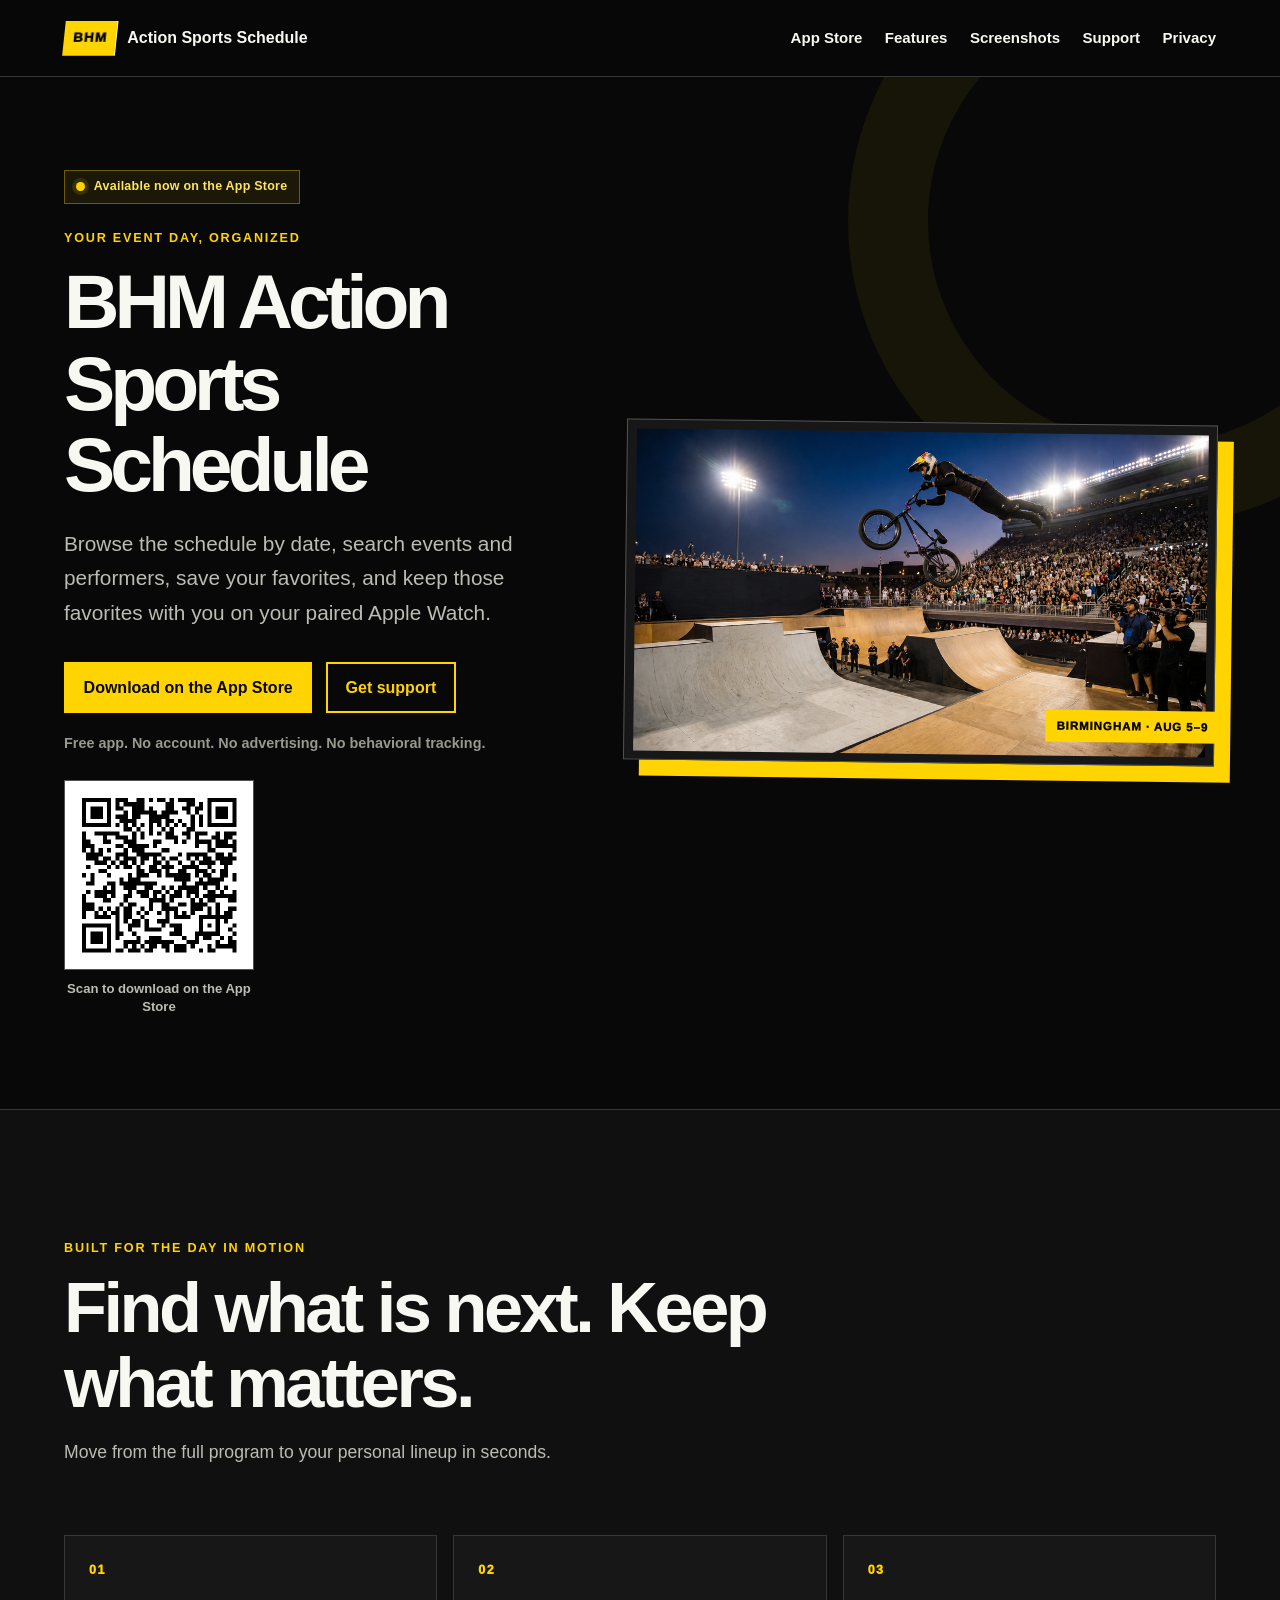
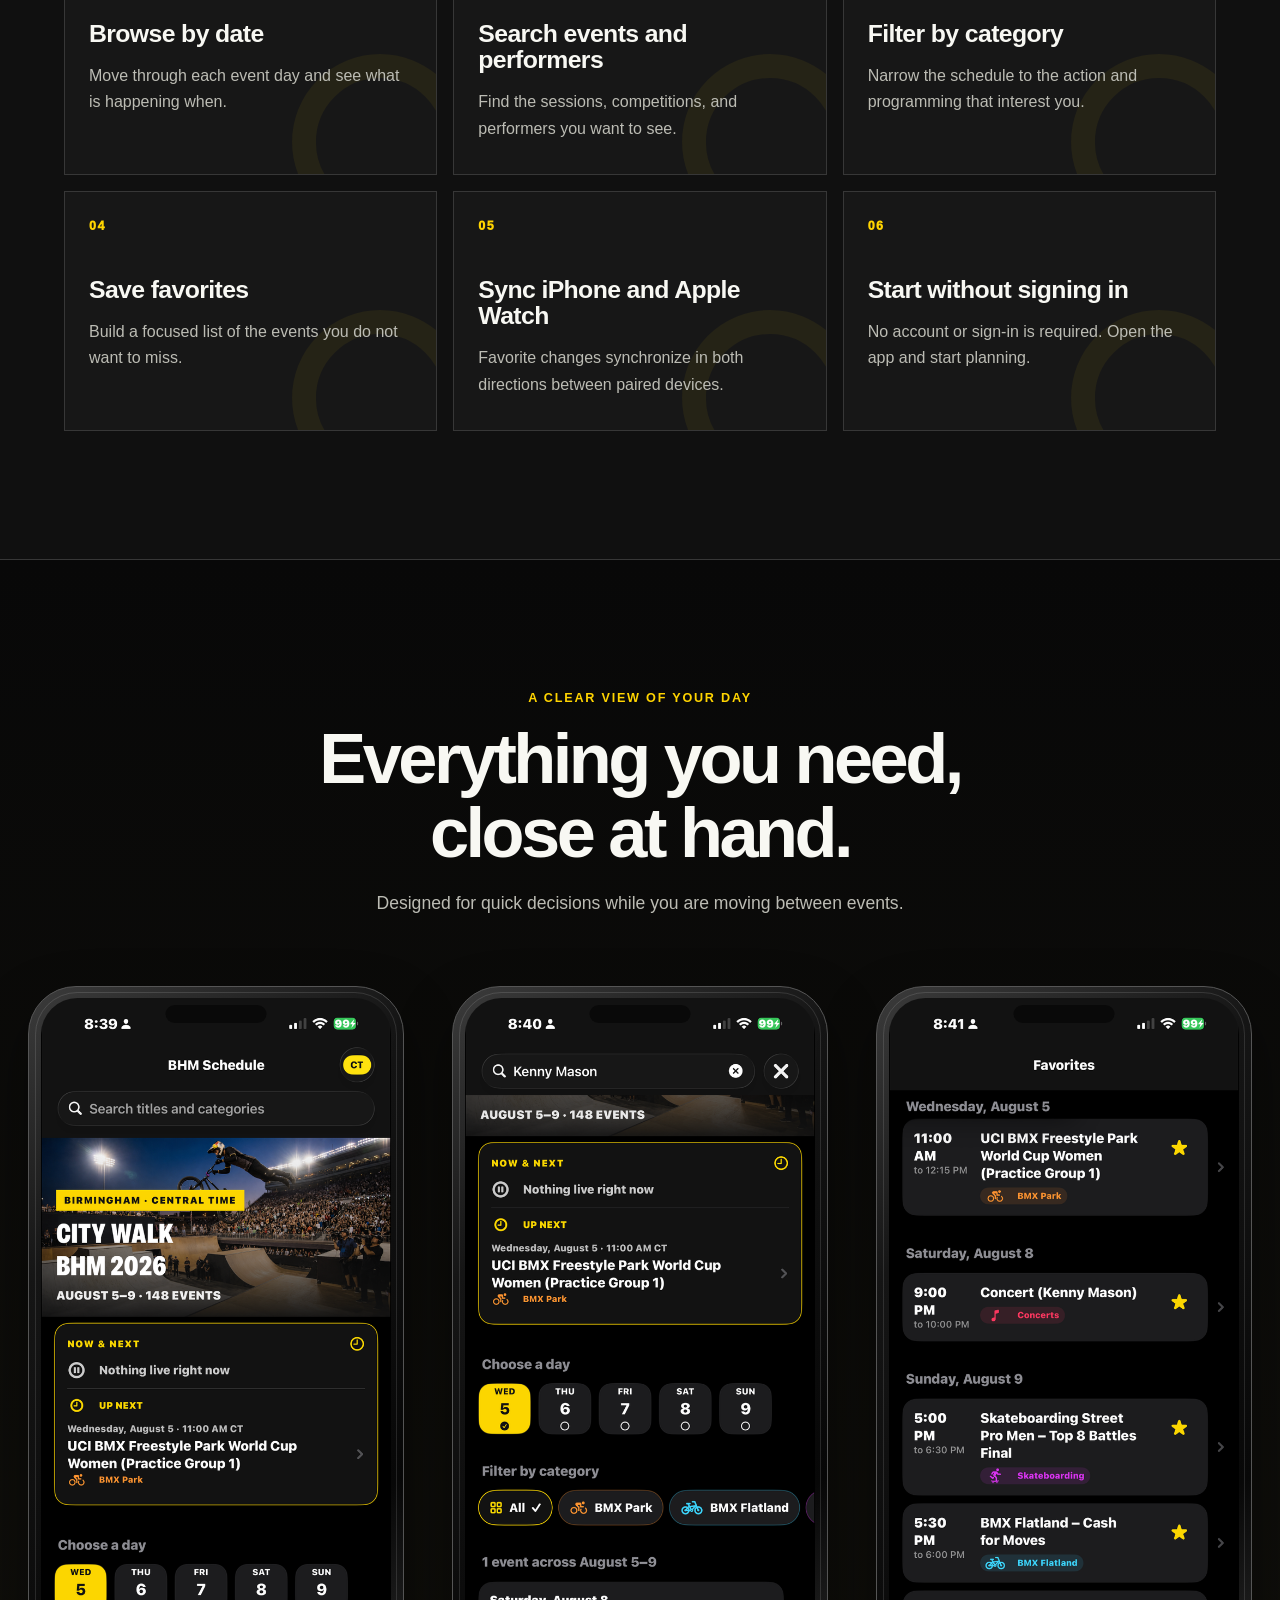
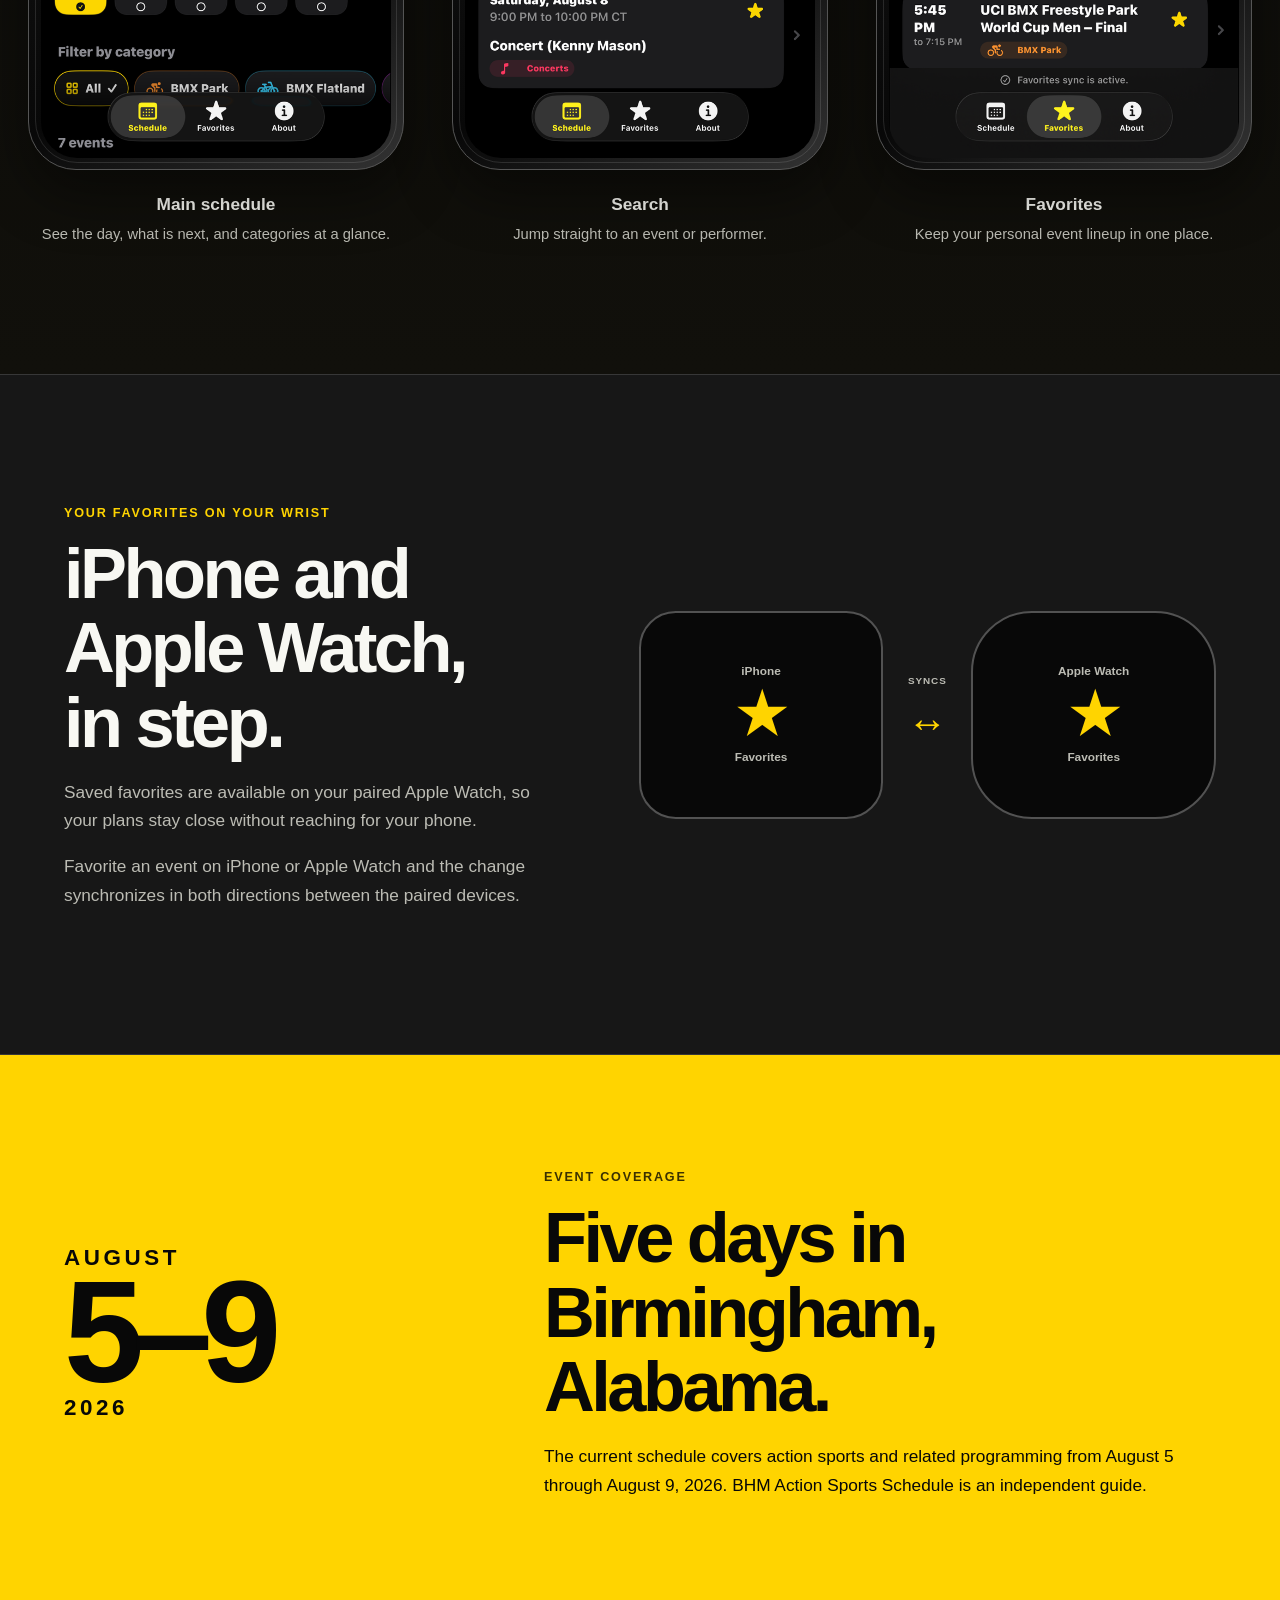
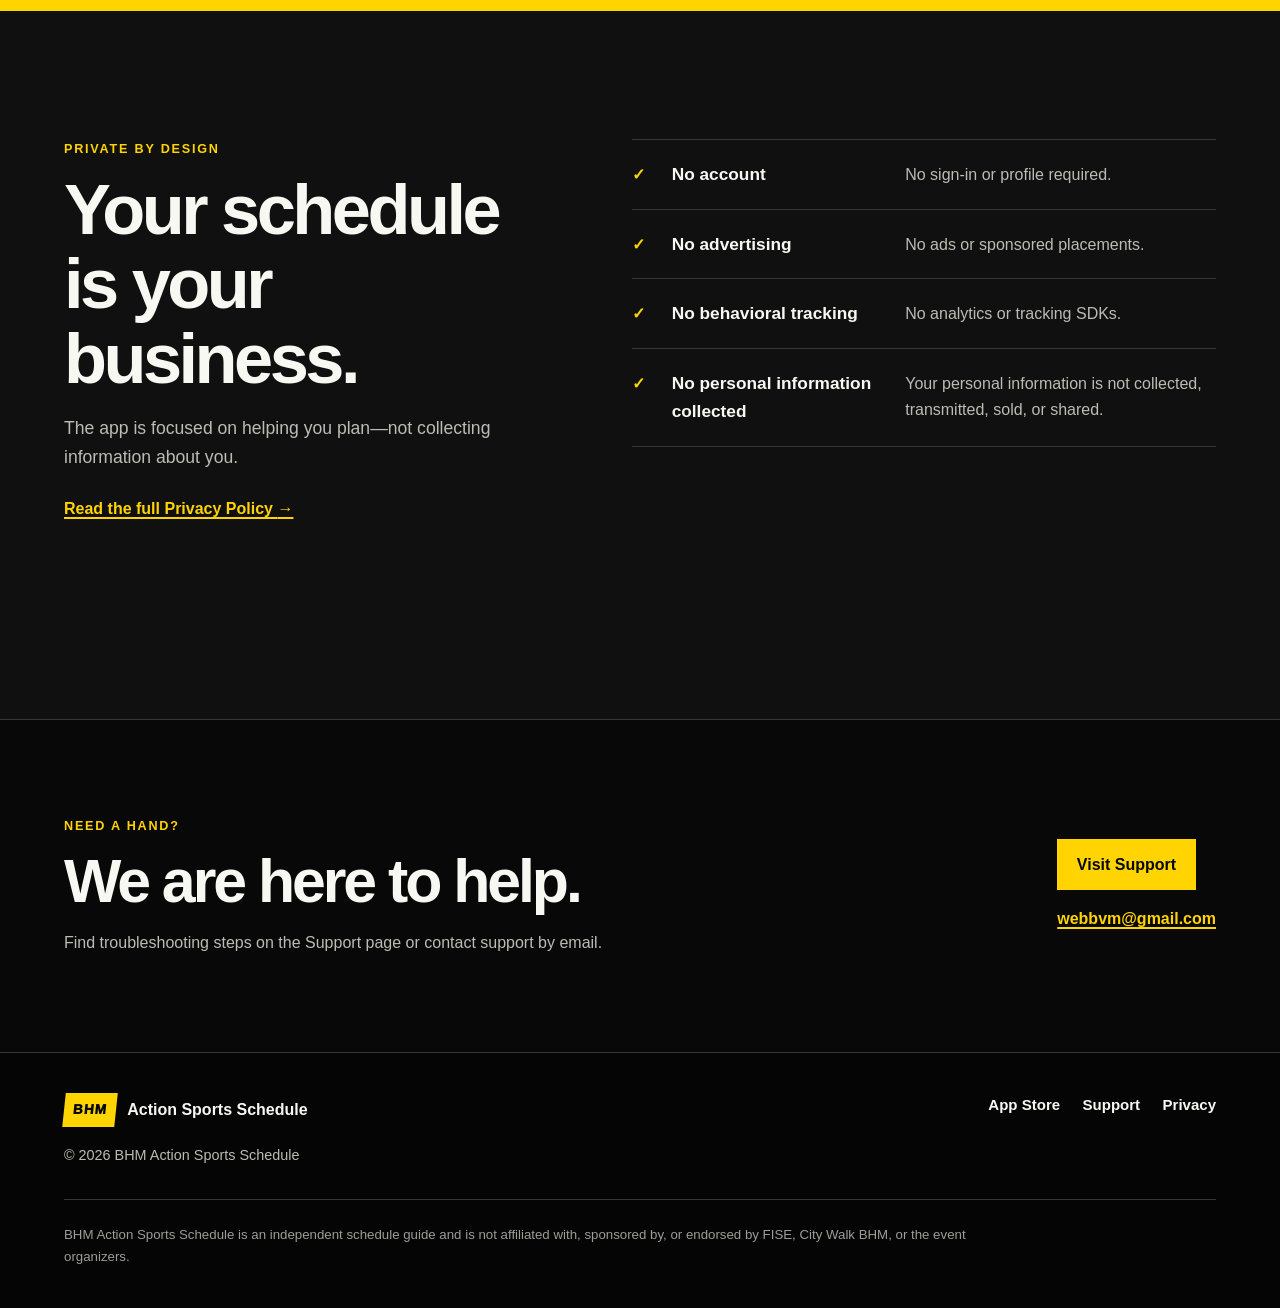
==== commit 31679842: "Publish BHM app App Store launch" ====
--- a/index.html
+++ b/index.html
@@ -1,9 +1,9 @@
-<!doctype html>
+<!DOCTYPE html>
 <html lang="en">
 <head>
   <meta charset="utf-8">
   <meta name="viewport" content="width=device-width, initial-scale=1">
-  <meta name="description" content="Plan your August 5–9, 2026 action sports experience in Birmingham, Alabama. Browse the schedule, search events, and keep favorites in sync with Apple Watch.">
+  <meta name="description" content="Download the free BHM Action Sports Schedule app for iPhone and Apple Watch. Browse the August 5–9, 2026 schedule, search, filter, and save favorites.">
   <meta name="robots" content="index, follow">
   <meta name="theme-color" content="#ffd400">
   <link rel="canonical" href="https://212hog.github.io/bhm-action-sports-schedule-pages/">
@@ -11,7 +11,7 @@
   <meta property="og:type" content="website">
   <meta property="og:site_name" content="BHM Action Sports Schedule">
   <meta property="og:title" content="BHM Action Sports Schedule">
-  <meta property="og:description" content="A fast, private schedule guide for action sports in Birmingham—on iPhone and Apple Watch.">
+  <meta property="og:description" content="Available now on the App Store: a free, private schedule guide for August 5–9, 2026 on iPhone and Apple Watch.">
   <meta property="og:url" content="https://212hog.github.io/bhm-action-sports-schedule-pages/">
   <meta property="og:image" content="https://212hog.github.io/bhm-action-sports-schedule-pages/assets/images/bhm-action-sports-hero.png">
   <meta property="og:image:width" content="1672">
@@ -20,7 +20,7 @@
 
   <meta name="twitter:card" content="summary_large_image">
   <meta name="twitter:title" content="BHM Action Sports Schedule">
-  <meta name="twitter:description" content="Browse, search, and save the August 5–9 action sports schedule in Birmingham, Alabama.">
+  <meta name="twitter:description" content="Available now on the App Store. Browse, search, filter, and save the August 5–9, 2026 schedule on iPhone and Apple Watch.">
   <meta name="twitter:image" content="https://212hog.github.io/bhm-action-sports-schedule-pages/assets/images/bhm-action-sports-hero.png">
   <meta name="twitter:image:alt" content="A BMX rider performing above a ramp in front of a crowd">
 
@@ -39,6 +39,7 @@
       </a>
 
       <nav class="desktop-nav" aria-label="Primary navigation">
+        <a href="https://apps.apple.com/us/app/bhm-action-sports-schedule/id6797102752" aria-label="Download BHM Action Sports Schedule on the App Store">App Store</a>
         <a href="#features">Features</a>
         <a href="#screenshots">Screenshots</a>
         <a href="./support/">Support</a>
@@ -48,6 +49,7 @@
       <details class="mobile-nav">
         <summary>Menu</summary>
         <nav aria-label="Mobile navigation">
+          <a href="https://apps.apple.com/us/app/bhm-action-sports-schedule/id6797102752" aria-label="Download BHM Action Sports Schedule on the App Store">App Store</a>
           <a href="#features">Features</a>
           <a href="#screenshots">Screenshots</a>
           <a href="./support/">Support</a>
@@ -61,17 +63,21 @@
     <section class="hero-section" aria-labelledby="home-title">
       <div class="shell hero-layout">
         <div class="hero-copy">
-          <!-- APP_STORE_LAUNCH: Change this status text to "Available now." after approval. -->
-          <p class="status-pill"><span aria-hidden="true"></span>App Store review in progress</p>
+          <p class="status-pill"><span aria-hidden="true"></span>Available now on the App Store</p>
           <p class="eyebrow">Your event day, organized</p>
           <h1 id="home-title">BHM Action Sports Schedule</h1>
           <p class="lede">Browse the schedule by date, search events and performers, save your favorites, and keep those favorites with you on your paired Apple Watch.</p>
-          <div class="actions" aria-label="App availability and support">
-            <!-- APP_STORE_LAUNCH: Replace this span with an anchor using the final App Store URL after approval. -->
-            <span class="button button-disabled" aria-disabled="true">App Store availability coming soon</span>
+          <div class="actions" role="group" aria-label="App availability and support">
+            <a class="button button-primary" href="https://apps.apple.com/us/app/bhm-action-sports-schedule/id6797102752" aria-label="Download BHM Action Sports Schedule on the App Store">Download on the App Store</a>
             <a class="button button-secondary" href="./support/">Get support</a>
           </div>
-          <p class="hero-note">No account. No advertising. Just the schedule.</p>
+          <p class="hero-note">Free app. No account. No advertising. No behavioral tracking.</p>
+          <figure class="download-qr">
+            <a href="https://apps.apple.com/us/app/bhm-action-sports-schedule/id6797102752" aria-label="Download BHM Action Sports Schedule on the App Store">
+              <img src="./assets/images/app-store-qr.png" width="376" height="376" alt="QR code for downloading BHM Action Sports Schedule on the App Store">
+            </a>
+            <figcaption>Scan to download on the App Store</figcaption>
+          </figure>
         </div>
 
         <div class="hero-visual">
@@ -181,7 +187,7 @@
           <p>Favorite an event on iPhone or Apple Watch and the change synchronizes in both directions between the paired devices.</p>
         </div>
 
-        <div class="sync-visual" aria-label="Favorites synchronize both ways between iPhone and Apple Watch">
+        <div class="sync-visual" role="img" aria-label="Favorites synchronize both ways between iPhone and Apple Watch">
           <div class="sync-device sync-phone">
             <span>iPhone</span>
             <strong aria-hidden="true">★</strong>
@@ -217,7 +223,7 @@
           <a class="text-link" href="./privacy/">Read the full Privacy Policy <span aria-hidden="true">→</span></a>
         </div>
 
-        <ul class="privacy-list" aria-label="Privacy highlights">
+        <ul class="privacy-list">
           <li><strong>No account</strong><span>No sign-in or profile required.</span></li>
           <li><strong>No advertising</strong><span>No ads or sponsored placements.</span></li>
           <li><strong>No behavioral tracking</strong><span>No analytics or tracking SDKs.</span></li>
@@ -251,6 +257,7 @@
         <p class="copyright">&copy; 2026 BHM Action Sports Schedule</p>
       </div>
       <nav aria-label="Footer navigation">
+        <a href="https://apps.apple.com/us/app/bhm-action-sports-schedule/id6797102752" aria-label="Download BHM Action Sports Schedule on the App Store">App Store</a>
         <a href="./support/">Support</a>
         <a href="./privacy/">Privacy</a>
       </nav>
--- a/styles.css
+++ b/styles.css
@@ -342,18 +342,36 @@
   color: var(--yellow-soft);
 }
 
-.button-disabled {
-  border-color: #6d6d66;
-  background: #2a2a28;
-  color: #bdbdb5;
-  cursor: not-allowed;
-}
-
 .hero-note {
   margin: 1.2rem 0 0;
   color: #989890;
   font-size: 0.9rem;
   font-weight: 650;
+}
+
+.download-qr {
+  display: grid;
+  max-width: 11.875rem;
+  gap: 0.65rem;
+  margin: 1.5rem 0 0;
+}
+
+.download-qr a {
+  display: block;
+  border: 1px solid var(--border-strong);
+  background: #fff;
+}
+
+.download-qr img {
+  width: 100%;
+}
+
+.download-qr figcaption {
+  color: var(--muted);
+  font-size: 0.82rem;
+  font-weight: 750;
+  line-height: 1.35;
+  text-align: center;
 }
 
 .hero-visual {
